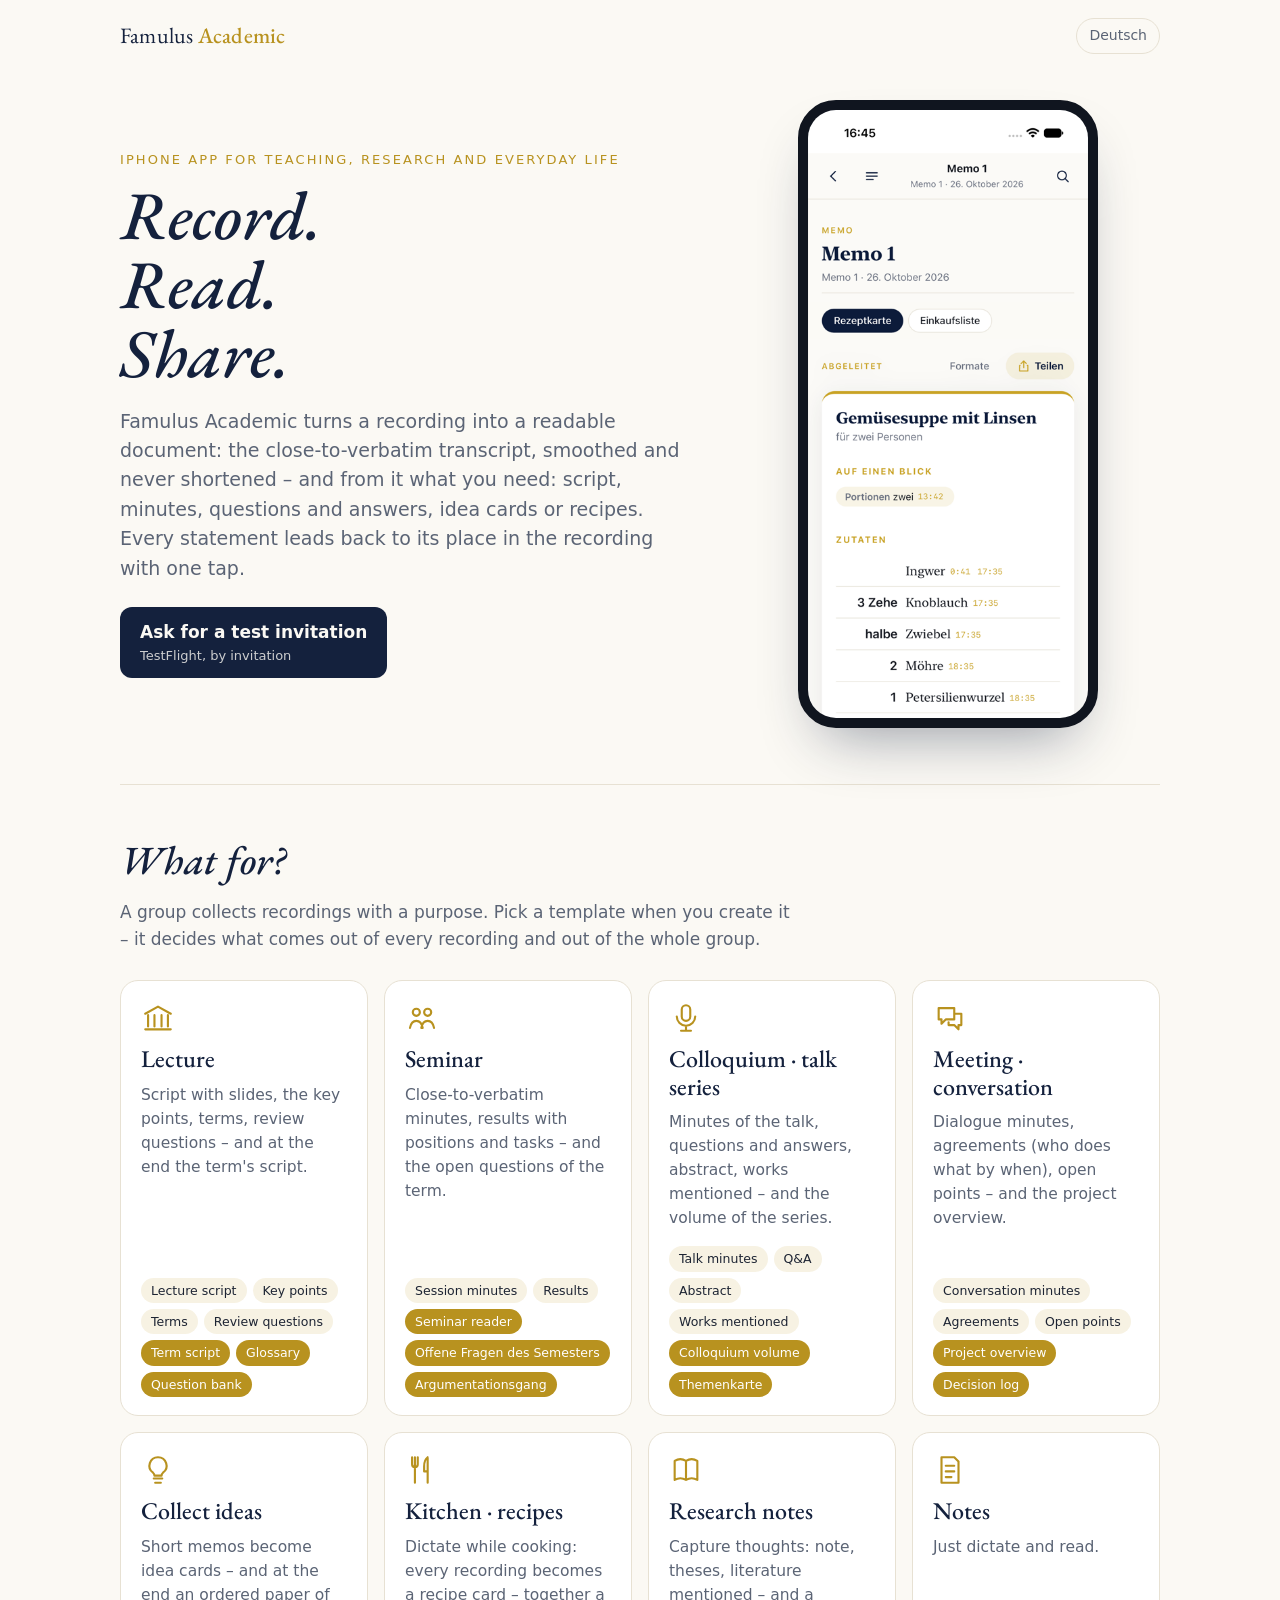
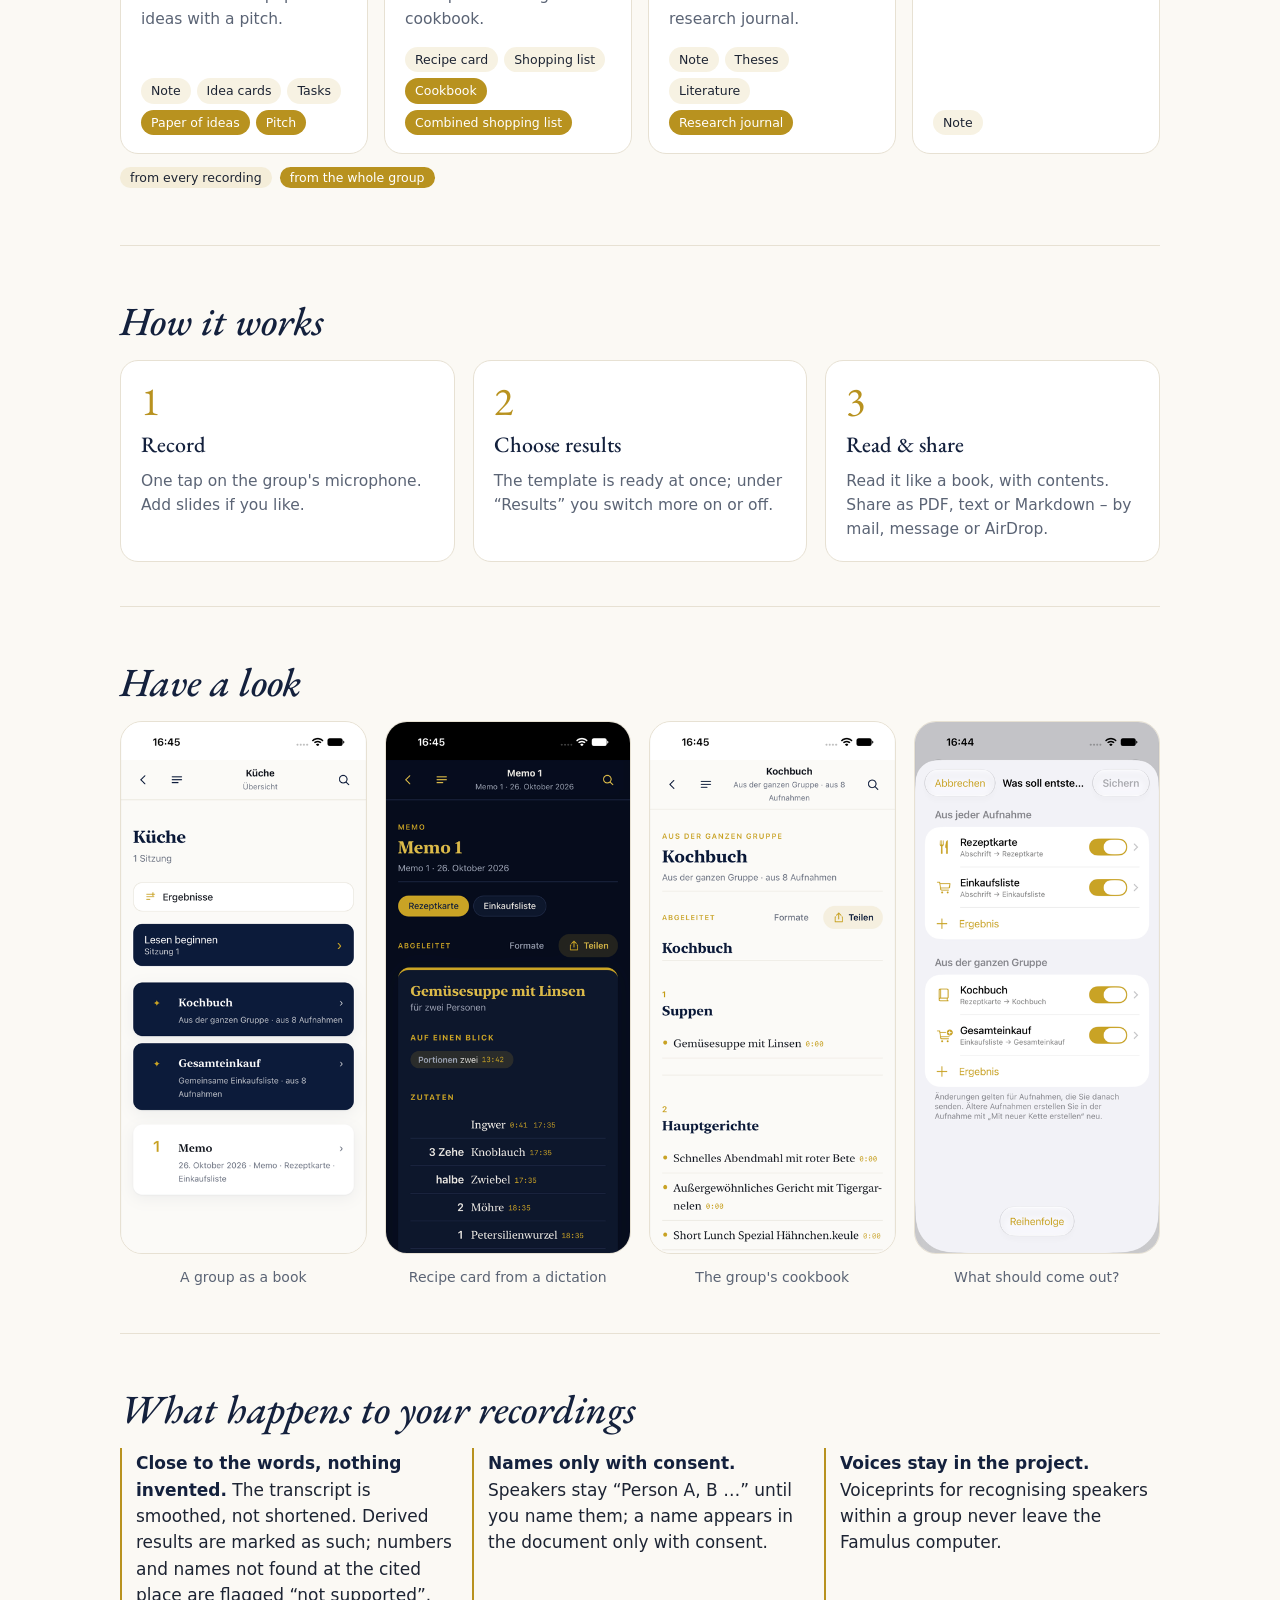
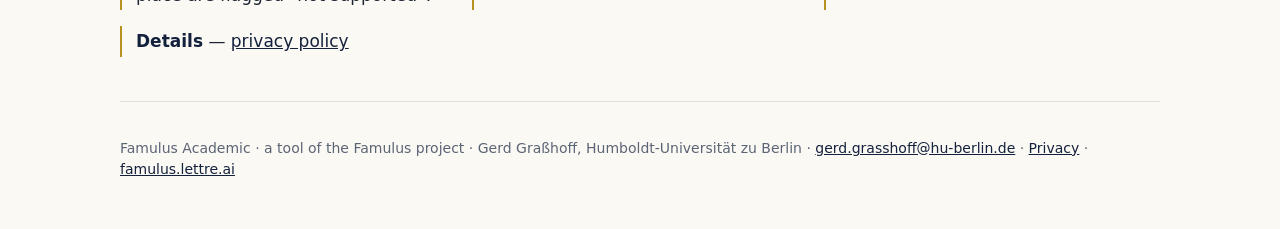
==== index.html @ 3828bda2 "Famulus Academic landing page and privacy policy Co-Authored-By: Claude Opus 5.5 <noreply@anthropic." ====
<!doctype html>
<html lang="de"><head><meta charset="utf-8"><meta name="viewport" content="width=device-width,initial-scale=1">
<title>Famulus Academic</title><meta name="description" content="Famulus Academic: Aufnahmen werden lesbare Dokumente – Skript, Protokoll, Ideen, Rezepte.">
<link rel="preconnect" href="https://fonts.googleapis.com"><link rel="preconnect" href="https://fonts.gstatic.com" crossorigin>
<link href="https://fonts.googleapis.com/css2?family=EB+Garamond:ital,wght@0,400;0,500;1,400;1,500&display=swap" rel="stylesheet">
<link rel="icon" href="assets/icon.svg"><style>
:root{--blue:#14213d;--gold:#b8921f;--ink:#1d2433;--muted:#5b6475;--paper:#fbf9f4;--card:#ffffff;--line:#e7e1d3}
@media (prefers-color-scheme:dark){:root{--blue:#d9c27a;--gold:#d4b04a;--ink:#e9e6df;--muted:#a4abb8;--paper:#0f1524;--card:#161e31;--line:#263049}}
*{box-sizing:border-box}html{-webkit-text-size-adjust:100%}
body{margin:0;background:var(--paper);color:var(--ink);font:17px/1.55 -apple-system,BlinkMacSystemFont,"Segoe UI",system-ui,sans-serif}
.serif,h1,h2,h3{font-family:"EB Garamond",Garamond,"Times New Roman",serif;font-weight:500;color:var(--blue)}
a{color:var(--blue)}
.wrap{max-width:1080px;margin:0 auto;padding:0 20px}
header.top{display:flex;justify-content:space-between;align-items:center;padding:18px 0}
.brand{font-family:"EB Garamond",serif;font-size:22px;color:var(--blue);text-decoration:none;letter-spacing:.01em}
.brand b{font-weight:500;color:var(--gold)}
.lang{background:none;border:1px solid var(--line);border-radius:999px;padding:6px 12px;color:var(--muted);font:inherit;font-size:14px;cursor:pointer}
.hero{display:grid;grid-template-columns:1.15fr .85fr;gap:40px;align-items:center;padding:28px 0 56px}
.kicker{font-size:13px;letter-spacing:.16em;text-transform:uppercase;color:var(--gold);margin:0 0 10px}
h1{font-size:clamp(40px,7vw,68px);line-height:1.02;margin:0 0 18px;font-style:italic}
.lede{font-size:19px;color:var(--muted);max-width:34em;margin:0 0 24px}
.cta{display:inline-block;background:var(--blue);color:var(--paper);padding:12px 20px;border-radius:12px;text-decoration:none;font-weight:600}
.cta small{display:block;font-weight:400;opacity:.8;font-size:13px}
.phone{justify-self:center;width:min(300px,80vw);border-radius:38px;border:10px solid #10151f;box-shadow:0 30px 60px -25px rgba(20,33,61,.45);background:#10151f;overflow:hidden}
.phone img{display:block;width:100%;height:auto}
section{padding:44px 0;border-top:1px solid var(--line)}
h2{font-size:clamp(28px,4.4vw,40px);margin:0 0 8px;font-style:italic}
.sub{color:var(--muted);margin:0 0 28px;max-width:40em}
.cards{display:grid;grid-template-columns:repeat(auto-fill,minmax(240px,1fr));gap:16px}
.card{background:var(--card);border:1px solid var(--line);border-radius:18px;padding:20px 20px 18px;display:flex;flex-direction:column;gap:10px}
.card svg{width:34px;height:34px;stroke:var(--gold);fill:none;stroke-width:1.5;stroke-linecap:round;stroke-linejoin:round}
.card h3{margin:0;font-size:24px;line-height:1.15}
.card p{margin:0;color:var(--muted);font-size:15.5px}
.chips{display:flex;flex-wrap:wrap;gap:6px;margin-top:auto;padding-top:6px}
.chip{font-size:12.5px;border-radius:999px;padding:3px 10px;background:color-mix(in srgb,var(--gold) 12%,transparent);color:var(--ink)}
.chip.group{background:var(--gold);color:#fff}
.legend{font-size:13px;color:var(--muted);margin-top:14px}
.legend .chip{margin-right:4px}
.steps{display:grid;grid-template-columns:repeat(3,1fr);gap:18px;counter-reset:s}
.step{background:var(--card);border:1px solid var(--line);border-radius:18px;padding:20px}
.step:before{counter-increment:s;content:counter(s);font-family:"EB Garamond",serif;font-size:40px;color:var(--gold);line-height:1}
.step h3{margin:6px 0 6px;font-size:22px}.step p{margin:0;color:var(--muted);font-size:15.5px}
.shots{display:grid;grid-template-columns:repeat(auto-fill,minmax(200px,1fr));gap:18px}
.shots figure{margin:0}.shots img{width:100%;border-radius:22px;border:1px solid var(--line)}
.shots figcaption{font-size:14px;color:var(--muted);margin-top:6px;text-align:center}
.trust{display:grid;grid-template-columns:repeat(auto-fill,minmax(260px,1fr));gap:16px}
.trust div{border-left:2px solid var(--gold);padding:2px 0 2px 14px}.trust b{color:var(--blue)}
footer{padding:36px 0 48px;color:var(--muted);font-size:14px;border-top:1px solid var(--line)}
[data-l="en"]{display:none}html[lang="en"] [data-l="de"]{display:none}html[lang="en"] [data-l="en"]{display:revert}
@media (max-width:760px){.hero{grid-template-columns:1fr;gap:28px}.steps{grid-template-columns:1fr}}
</style></head>
<body><div class="wrap"><header class="top"><a class="brand" href="./">Famulus <b>Academic</b></a>
<button class="lang" id="lang" type="button">English</button></header>

<div class="hero"><div>
<p class="kicker"><span data-l="de">iPhone-App für Lehre, Forschung und Alltag</span><span data-l="en">iPhone app for teaching, research and everyday life</span></p>
<h1><span data-l="de">Aufnehmen.<br>Lesen.<br>Teilen.</span><span data-l="en">Record.<br>Read.<br>Share.</span></h1>
<p class="lede"><span data-l="de">Famulus Academic macht aus einer Aufnahme ein gut lesbares Dokument: die wortnahe Abschrift, sprachlich geglättet und nie gekürzt – und daraus, was Sie brauchen: Skript, Protokoll, Fragen und Antworten, Ideenkarten oder Rezepte. Jede Angabe führt mit einem Tipp zurück an ihre Stelle in der Aufnahme.</span><span data-l="en">Famulus Academic turns a recording into a readable document: the close-to-verbatim transcript, smoothed and never shortened – and from it what you need: script, minutes, questions and answers, idea cards or recipes. Every statement leads back to its place in the recording with one tap.</span></p>
<a class="cta" href="mailto:gerd.grasshoff@hu-berlin.de?subject=Famulus%20Academic%20TestFlight"><span data-l="de">Zum Test einladen lassen</span><span data-l="en">Ask for a test invitation</span><small><span data-l="de">TestFlight, auf Einladung</span><span data-l="en">TestFlight, by invitation</span></small></a>
</div><div class="phone"><img src="assets/hero.png" alt=""></div></div>

<section><h2><span data-l="de">Wofür?</span><span data-l="en">What for?</span></h2>
<p class="sub"><span data-l="de">Eine Gruppe sammelt Aufnahmen mit einem Zweck. Wählen Sie beim Anlegen eine Vorlage – sie bestimmt, was aus jeder Aufnahme entsteht und was aus der ganzen Gruppe.</span><span data-l="en">A group collects recordings with a purpose. Pick a template when you create it – it decides what comes out of every recording and out of the whole group.</span></p>
<div class="cards"><article class="card"><svg viewBox="0 0 24 24" aria-hidden="true"><path d="M3 9l9-5 9 5M5 10v8M9.5 10v8M14.5 10v8M19 10v8M3 20h18"/></svg><h3><span data-l="de">Vorlesung</span><span data-l="en">Lecture</span></h3><p><span data-l="de">Skript mit Folien, das Wichtigste, Begriffe, Lernfragen – und am Ende das Semesterskript.</span><span data-l="en">Script with slides, the key points, terms, review questions – and at the end the term&#x27;s script.</span></p><div class="chips"><span class="chip"><span data-l="de">Vorlesungsskript</span><span data-l="en">Lecture script</span></span><span class="chip"><span data-l="de">Das Wichtigste</span><span data-l="en">Key points</span></span><span class="chip"><span data-l="de">Begriffe</span><span data-l="en">Terms</span></span><span class="chip"><span data-l="de">Lernfragen</span><span data-l="en">Review questions</span></span><span class="chip group"><span data-l="de">Semesterskript</span><span data-l="en">Term script</span></span><span class="chip group"><span data-l="de">Gesamtglossar</span><span data-l="en">Glossary</span></span><span class="chip group"><span data-l="de">Fragenkatalog</span><span data-l="en">Question bank</span></span></div></article><article class="card"><svg viewBox="0 0 24 24" aria-hidden="true"><circle cx="8" cy="8" r="2.5"/><circle cx="16" cy="8" r="2.5"/><path d="M3.5 19c.6-3.2 2.4-5 4.5-5s3.9 1.8 4.5 5M11.5 19c.6-3.2 2.4-5 4.5-5s3.9 1.8 4.5 5"/></svg><h3><span data-l="de">Seminar</span><span data-l="en">Seminar</span></h3><p><span data-l="de">Wortnahes Protokoll, Ergebnisprotokoll mit Positionen und Aufgaben – und die offenen Fragen des Semesters.</span><span data-l="en">Close-to-verbatim minutes, results with positions and tasks – and the open questions of the term.</span></p><div class="chips"><span class="chip"><span data-l="de">Sitzungsprotokoll</span><span data-l="en">Session minutes</span></span><span class="chip"><span data-l="de">Ergebnisprotokoll</span><span data-l="en">Results</span></span><span class="chip group"><span data-l="de">Seminarreader</span><span data-l="en">Seminar reader</span></span><span class="chip group"><span data-l="de">Offene Fragen des Semesters</span><span data-l="en">Offene Fragen des Semesters</span></span><span class="chip group"><span data-l="de">Argumentationsgang</span><span data-l="en">Argumentationsgang</span></span></div></article><article class="card"><svg viewBox="0 0 24 24" aria-hidden="true"><rect x="9" y="3" width="6" height="11" rx="3"/><path d="M5.5 11a6.5 6.5 0 0 0 13 0M12 17.5V21M8.5 21h7"/></svg><h3><span data-l="de">Kolloquium · Vortragsreihe</span><span data-l="en">Colloquium · talk series</span></h3><p><span data-l="de">Vortragsprotokoll, Fragen und Antworten, Abstract, genannte Werke – und der Band der Reihe.</span><span data-l="en">Minutes of the talk, questions and answers, abstract, works mentioned – and the volume of the series.</span></p><div class="chips"><span class="chip"><span data-l="de">Vortragsprotokoll</span><span data-l="en">Talk minutes</span></span><span class="chip"><span data-l="de">Fragen und Antworten</span><span data-l="en">Q&amp;A</span></span><span class="chip"><span data-l="de">Abstract</span><span data-l="en">Abstract</span></span><span class="chip"><span data-l="de">Genannte Werke</span><span data-l="en">Works mentioned</span></span><span class="chip group"><span data-l="de">Kolloquiumsband</span><span data-l="en">Colloquium volume</span></span><span class="chip group"><span data-l="de">Themenkarte</span><span data-l="en">Themenkarte</span></span></div></article><article class="card"><svg viewBox="0 0 24 24" aria-hidden="true"><path d="M4 5h11v8H9l-3 3v-3H4zM15 9h5v8h-2v3l-3-3h-4v-2"/></svg><h3><span data-l="de">Besprechung · Gespräch</span><span data-l="en">Meeting · conversation</span></h3><p><span data-l="de">Dialogprotokoll, Vereinbarungen (wer macht was bis wann), offene Punkte – und die Projektübersicht.</span><span data-l="en">Dialogue minutes, agreements (who does what by when), open points – and the project overview.</span></p><div class="chips"><span class="chip"><span data-l="de">Gesprächsprotokoll</span><span data-l="en">Conversation minutes</span></span><span class="chip"><span data-l="de">Vereinbarungen</span><span data-l="en">Agreements</span></span><span class="chip"><span data-l="de">Offene Punkte</span><span data-l="en">Open points</span></span><span class="chip group"><span data-l="de">Projektübersicht</span><span data-l="en">Project overview</span></span><span class="chip group"><span data-l="de">Entscheidungslog</span><span data-l="en">Decision log</span></span></div></article><article class="card"><svg viewBox="0 0 24 24" aria-hidden="true"><path d="M9 18h6M10 21h4M12 3a6 6 0 0 0-3.5 10.9c.6.5 1 1.2 1 2.1h5c0-.9.4-1.6 1-2.1A6 6 0 0 0 12 3z"/></svg><h3><span data-l="de">Ideen sammeln</span><span data-l="en">Collect ideas</span></h3><p><span data-l="de">Kurze Memos werden Ideenkarten – und am Ende ein geordnetes Ideenpapier mit Pitch.</span><span data-l="en">Short memos become idea cards – and at the end an ordered paper of ideas with a pitch.</span></p><div class="chips"><span class="chip"><span data-l="de">Notiz</span><span data-l="en">Note</span></span><span class="chip"><span data-l="de">Ideenkarten</span><span data-l="en">Idea cards</span></span><span class="chip"><span data-l="de">Aufgaben</span><span data-l="en">Tasks</span></span><span class="chip group"><span data-l="de">Ideenpapier</span><span data-l="en">Paper of ideas</span></span><span class="chip group"><span data-l="de">Pitch</span><span data-l="en">Pitch</span></span></div></article><article class="card"><svg viewBox="0 0 24 24" aria-hidden="true"><path d="M7 3v8M5 3v5a2 2 0 0 0 4 0V3M7 11v10M16 3c-1.7 1.2-2.5 3.5-2.5 6.5V13H16v8M16 3v18"/></svg><h3><span data-l="de">Küche · Rezepte</span><span data-l="en">Kitchen · recipes</span></h3><p><span data-l="de">Beim Kochen diktieren: jede Aufnahme wird eine Rezeptkarte – zusammen ein Kochbuch.</span><span data-l="en">Dictate while cooking: every recording becomes a recipe card – together a cookbook.</span></p><div class="chips"><span class="chip"><span data-l="de">Rezeptkarte</span><span data-l="en">Recipe card</span></span><span class="chip"><span data-l="de">Einkaufsliste</span><span data-l="en">Shopping list</span></span><span class="chip group"><span data-l="de">Kochbuch</span><span data-l="en">Cookbook</span></span><span class="chip group"><span data-l="de">Gesamteinkauf</span><span data-l="en">Combined shopping list</span></span></div></article><article class="card"><svg viewBox="0 0 24 24" aria-hidden="true"><path d="M4 5.5C6.5 4 9.5 4 12 5.5 14.5 4 17.5 4 20 5.5V19c-2.5-1.5-5.5-1.5-8 0-2.5-1.5-5.5-1.5-8 0z M12 5.5V19"/></svg><h3><span data-l="de">Forschungsnotizen</span><span data-l="en">Research notes</span></h3><p><span data-l="de">Gedanken festhalten: Notiz, Thesen, genannte Literatur – und ein Forschungsjournal.</span><span data-l="en">Capture thoughts: note, theses, literature mentioned – and a research journal.</span></p><div class="chips"><span class="chip"><span data-l="de">Notiz</span><span data-l="en">Note</span></span><span class="chip"><span data-l="de">Thesen</span><span data-l="en">Theses</span></span><span class="chip"><span data-l="de">Literatur</span><span data-l="en">Literature</span></span><span class="chip group"><span data-l="de">Forschungsjournal</span><span data-l="en">Research journal</span></span></div></article><article class="card"><svg viewBox="0 0 24 24" aria-hidden="true"><path d="M6 3h9l3 3v15H6zM9 9h6M9 13h6M9 17h4"/></svg><h3><span data-l="de">Notizen</span><span data-l="en">Notes</span></h3><p><span data-l="de">Einfach diktieren und lesen.</span><span data-l="en">Just dictate and read.</span></p><div class="chips"><span class="chip"><span data-l="de">Notiz</span><span data-l="en">Note</span></span></div></article></div>
<p class="legend"><span class="chip"><span data-l="de">aus jeder Aufnahme</span><span data-l="en">from every recording</span></span> <span class="chip group"><span data-l="de">aus der ganzen Gruppe</span><span data-l="en">from the whole group</span></span></p>
</section>

<section><h2><span data-l="de">So geht es</span><span data-l="en">How it works</span></h2><div class="steps">
<div class="step"><h3><span data-l="de">Aufnehmen</span><span data-l="en">Record</span></h3><p><span data-l="de">Ein Tipp auf das Mikrofon der Gruppe. Folien können Sie dazulegen.</span><span data-l="en">One tap on the group's microphone. Add slides if you like.</span></p></div>
<div class="step"><h3><span data-l="de">Ergebnis wählen</span><span data-l="en">Choose results</span></h3><p><span data-l="de">Die Vorlage ist sofort fertig; unter „Ergebnisse“ schalten Sie weitere dazu oder ab.</span><span data-l="en">The template is ready at once; under “Results” you switch more on or off.</span></p></div>
<div class="step"><h3><span data-l="de">Lesen & Teilen</span><span data-l="en">Read & share</span></h3><p><span data-l="de">Lesen wie ein Buch, mit Inhaltsverzeichnis. Teilen als PDF, Text oder Markdown – per Mail, Nachricht oder AirDrop.</span><span data-l="en">Read it like a book, with contents. Share as PDF, text or Markdown – by mail, message or AirDrop.</span></p></div>
</div></section>

<section><h2><span data-l="de">Ansehen</span><span data-l="en">Have a look</span></h2><div class="shots"><figure><img src="assets/cover.png" alt="" loading="lazy"><figcaption><span data-l="de">Eine Gruppe als Buch</span><span data-l="en">A group as a book</span></figcaption></figure><figure><img src="assets/rezeptkarte.png" alt="" loading="lazy"><figcaption><span data-l="de">Rezeptkarte aus einem Diktat</span><span data-l="en">Recipe card from a dictation</span></figcaption></figure><figure><img src="assets/kochbuch.png" alt="" loading="lazy"><figcaption><span data-l="de">Das Kochbuch der Gruppe</span><span data-l="en">The group's cookbook</span></figcaption></figure><figure><img src="assets/ergebnisse.png" alt="" loading="lazy"><figcaption><span data-l="de">Was soll entstehen?</span><span data-l="en">What should come out?</span></figcaption></figure></div></section>

<section><h2><span data-l="de">Was mit Ihren Aufnahmen geschieht</span><span data-l="en">What happens to your recordings</span></h2><div class="trust">
<div><b><span data-l="de">Wortnah, nicht erfunden.</span><span data-l="en">Close to the words, nothing invented.</span></b> <span data-l="de">Die Abschrift wird geglättet, nicht gekürzt. Abgeleitete Ergebnisse sind als solche markiert; Zahlen und Namen, die nicht an der genannten Stelle stehen, heißen „nicht belegt“.</span><span data-l="en">The transcript is smoothed, not shortened. Derived results are marked as such; numbers and names not found at the cited place are flagged “not supported”.</span></div>
<div><b><span data-l="de">Namen nur mit Einwilligung.</span><span data-l="en">Names only with consent.</span></b> <span data-l="de">Sprecher bleiben „Person A, B …“, bis Sie einen Namen vergeben; im Dokument erscheint er nur mit Einwilligung.</span><span data-l="en">Speakers stay “Person A, B …” until you name them; a name appears in the document only with consent.</span></div>
<div><b><span data-l="de">Stimmen bleiben im Projekt.</span><span data-l="en">Voices stay in the project.</span></b> <span data-l="de">Stimmabdrücke zum Wiedererkennen in einer Gruppe verlassen den Famulus-Rechner nie.</span><span data-l="en">Voiceprints for recognising speakers within a group never leave the Famulus computer.</span></div>
<div><b><span data-l="de">Details</span><span data-l="en">Details</span></b> — <a href="datenschutz.html"><span data-l="de">Datenschutzerklärung</span><span data-l="en">privacy policy</span></a></div>
</div></section>

<footer><span data-l="de">Famulus Academic · ein Werkzeug aus dem Famulus-Projekt</span><span data-l="en">Famulus Academic · a tool of the Famulus project</span> ·
Gerd Graßhoff, Humboldt-Universität zu Berlin · <a href="mailto:gerd.grasshoff@hu-berlin.de">gerd.grasshoff@hu-berlin.de</a> ·
<a href="datenschutz.html"><span data-l="de">Datenschutz</span><span data-l="en">Privacy</span></a> · <a href="https://famulus.lettre.ai/">famulus.lettre.ai</a></footer>
</div><script>
(function(){var b=document.getElementById('lang');var h=document.documentElement;
function set(l){h.lang=l;b.textContent=l==='de'?'English':'Deutsch';try{localStorage.setItem('fa-lang',l)}catch(e){}}
var s=null;try{s=localStorage.getItem('fa-lang')}catch(e){}
set(s||((navigator.language||'de').slice(0,2)==='de'?'de':'en'));
b.addEventListener('click',function(){set(h.lang==='de'?'en':'de')});})();
</script></body></html>
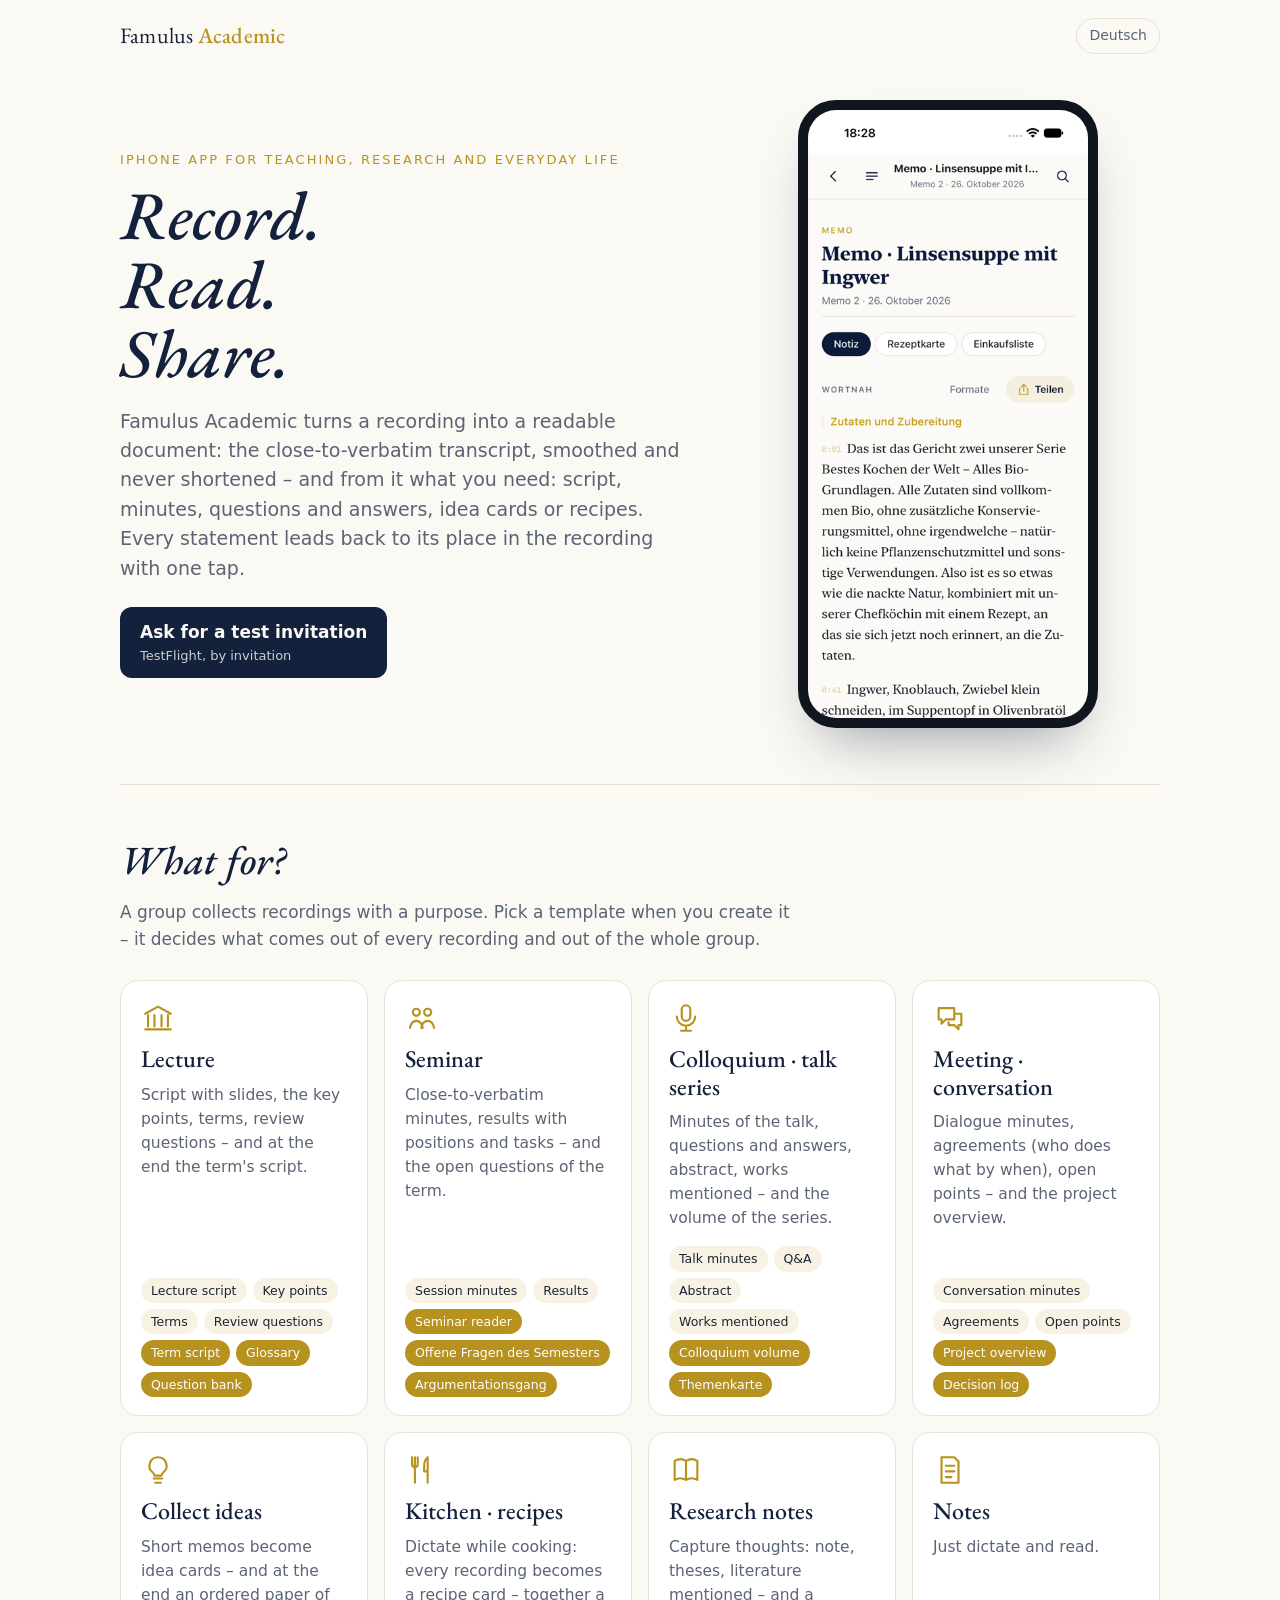
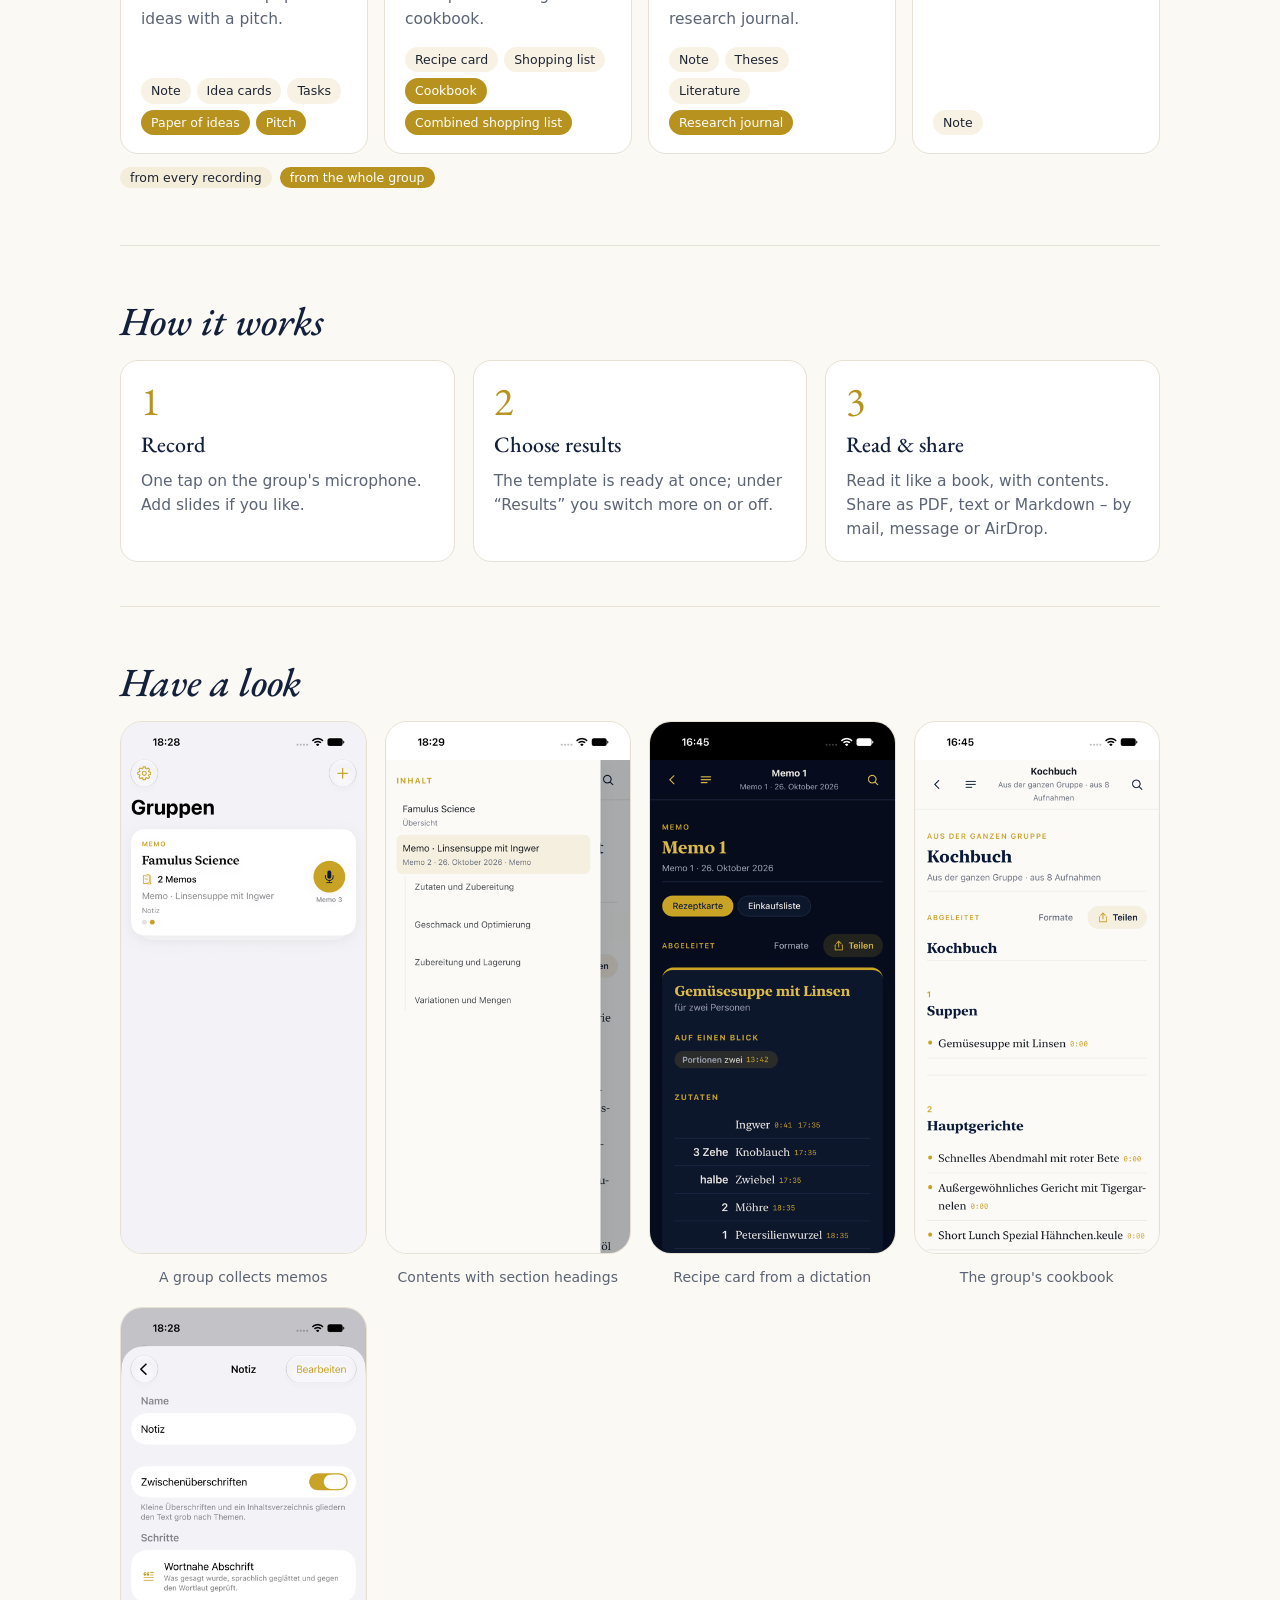
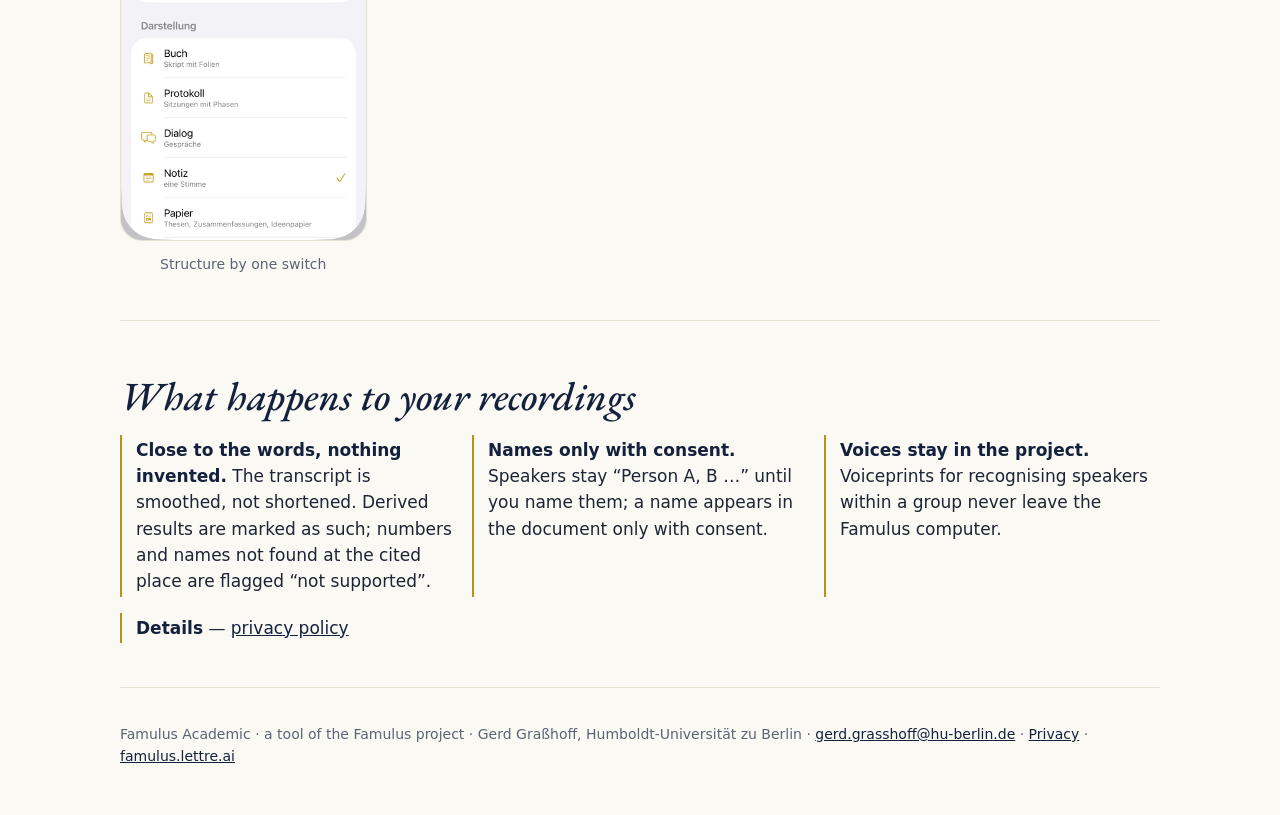
==== commit 753c8ab2: "Current app screens: memo groups, section headings, contents Co-Authored-By: Claude Opus 5.5 <norepl" ====
--- a/index.html
+++ b/index.html
@@ -71,7 +71,7 @@
 <div class="step"><h3><span data-l="de">Lesen & Teilen</span><span data-l="en">Read & share</span></h3><p><span data-l="de">Lesen wie ein Buch, mit Inhaltsverzeichnis. Teilen als PDF, Text oder Markdown – per Mail, Nachricht oder AirDrop.</span><span data-l="en">Read it like a book, with contents. Share as PDF, text or Markdown – by mail, message or AirDrop.</span></p></div>
 </div></section>
 
-<section><h2><span data-l="de">Ansehen</span><span data-l="en">Have a look</span></h2><div class="shots"><figure><img src="assets/cover.png" alt="" loading="lazy"><figcaption><span data-l="de">Eine Gruppe als Buch</span><span data-l="en">A group as a book</span></figcaption></figure><figure><img src="assets/rezeptkarte.png" alt="" loading="lazy"><figcaption><span data-l="de">Rezeptkarte aus einem Diktat</span><span data-l="en">Recipe card from a dictation</span></figcaption></figure><figure><img src="assets/kochbuch.png" alt="" loading="lazy"><figcaption><span data-l="de">Das Kochbuch der Gruppe</span><span data-l="en">The group's cookbook</span></figcaption></figure><figure><img src="assets/ergebnisse.png" alt="" loading="lazy"><figcaption><span data-l="de">Was soll entstehen?</span><span data-l="en">What should come out?</span></figcaption></figure></div></section>
+<section><h2><span data-l="de">Ansehen</span><span data-l="en">Have a look</span></h2><div class="shots"><figure><img src="assets/cover.png" alt="" loading="lazy"><figcaption><span data-l="de">Eine Gruppe sammelt Memos</span><span data-l="en">A group collects memos</span></figcaption></figure><figure><img src="assets/inhalt.png" alt="" loading="lazy"><figcaption><span data-l="de">Inhalt mit Zwischenüberschriften</span><span data-l="en">Contents with section headings</span></figcaption></figure><figure><img src="assets/rezeptkarte.png" alt="" loading="lazy"><figcaption><span data-l="de">Rezeptkarte aus einem Diktat</span><span data-l="en">Recipe card from a dictation</span></figcaption></figure><figure><img src="assets/kochbuch.png" alt="" loading="lazy"><figcaption><span data-l="de">Das Kochbuch der Gruppe</span><span data-l="en">The group's cookbook</span></figcaption></figure><figure><img src="assets/ergebnisse.png" alt="" loading="lazy"><figcaption><span data-l="de">Gliederung per Schalter</span><span data-l="en">Structure by one switch</span></figcaption></figure></div></section>
 
 <section><h2><span data-l="de">Was mit Ihren Aufnahmen geschieht</span><span data-l="en">What happens to your recordings</span></h2><div class="trust">
 <div><b><span data-l="de">Wortnah, nicht erfunden.</span><span data-l="en">Close to the words, nothing invented.</span></b> <span data-l="de">Die Abschrift wird geglättet, nicht gekürzt. Abgeleitete Ergebnisse sind als solche markiert; Zahlen und Namen, die nicht an der genannten Stelle stehen, heißen „nicht belegt“.</span><span data-l="en">The transcript is smoothed, not shortened. Derived results are marked as such; numbers and names not found at the cited place are flagged “not supported”.</span></div>
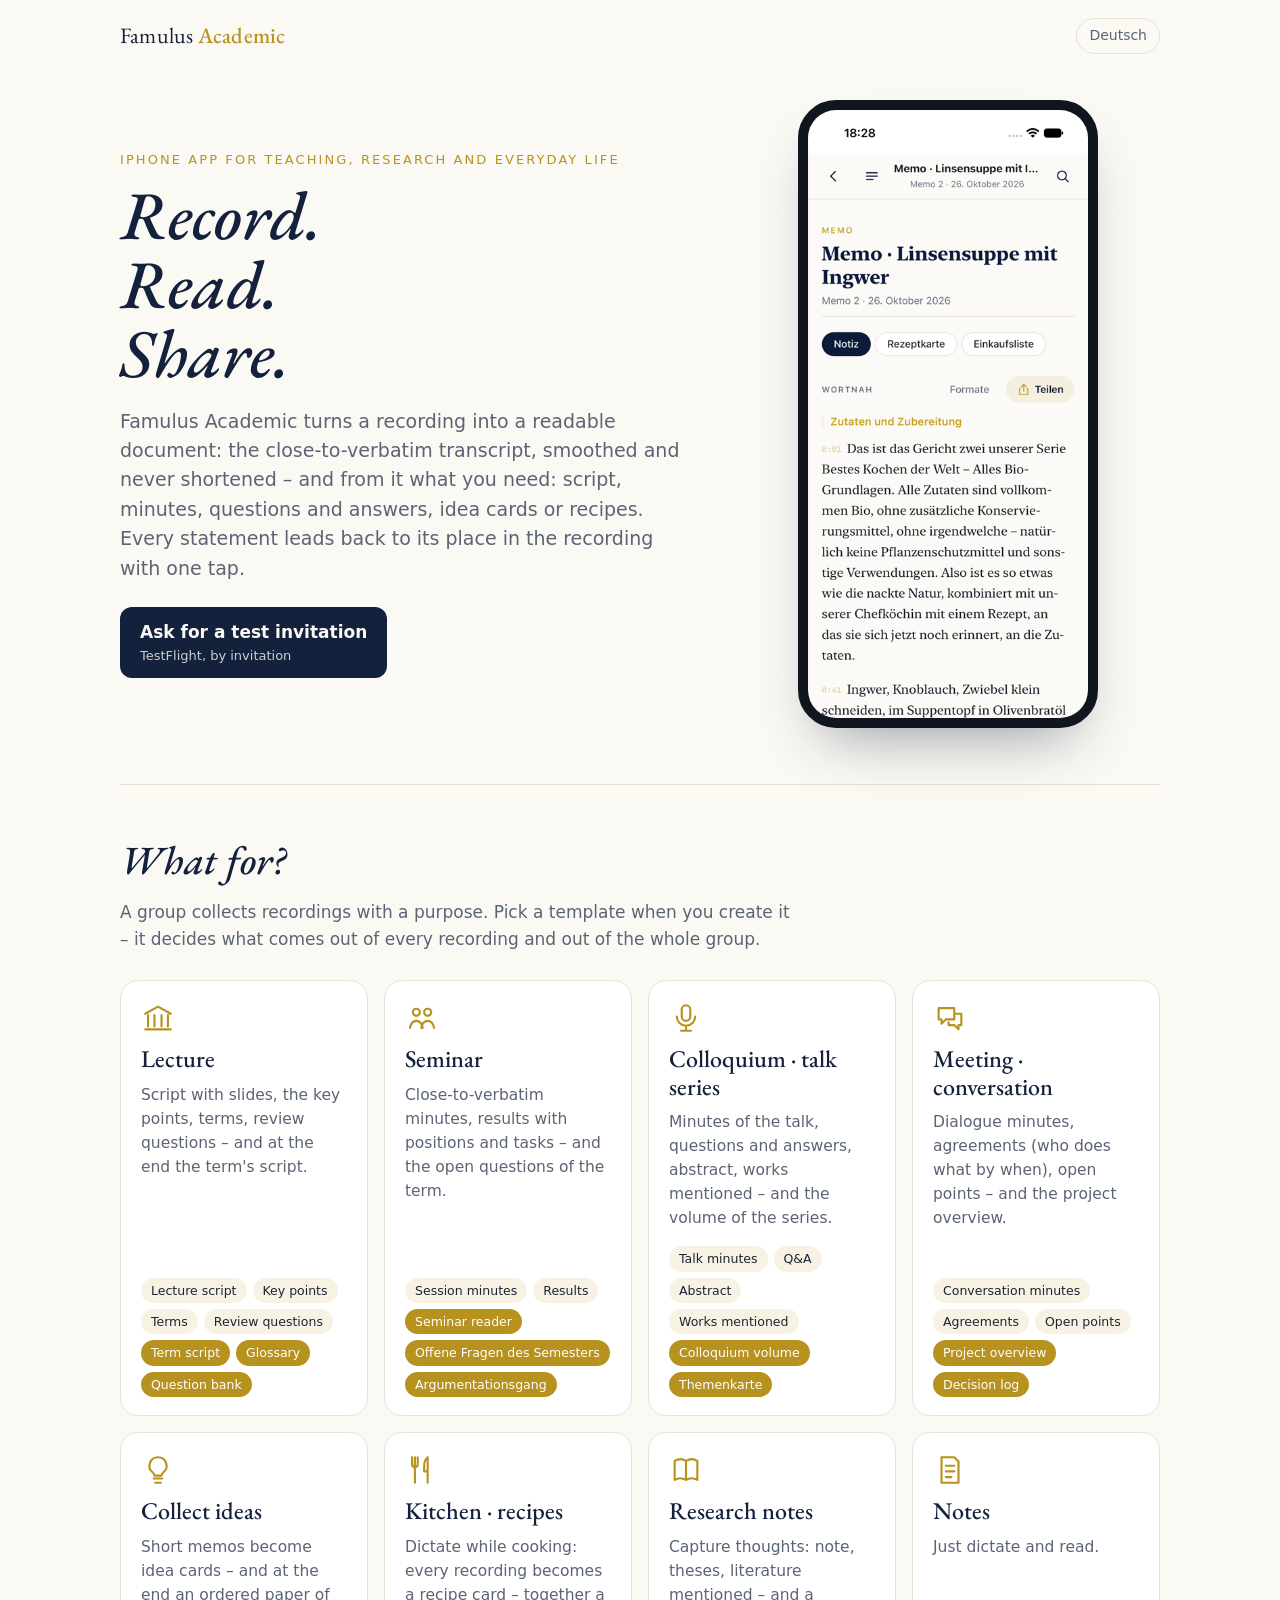
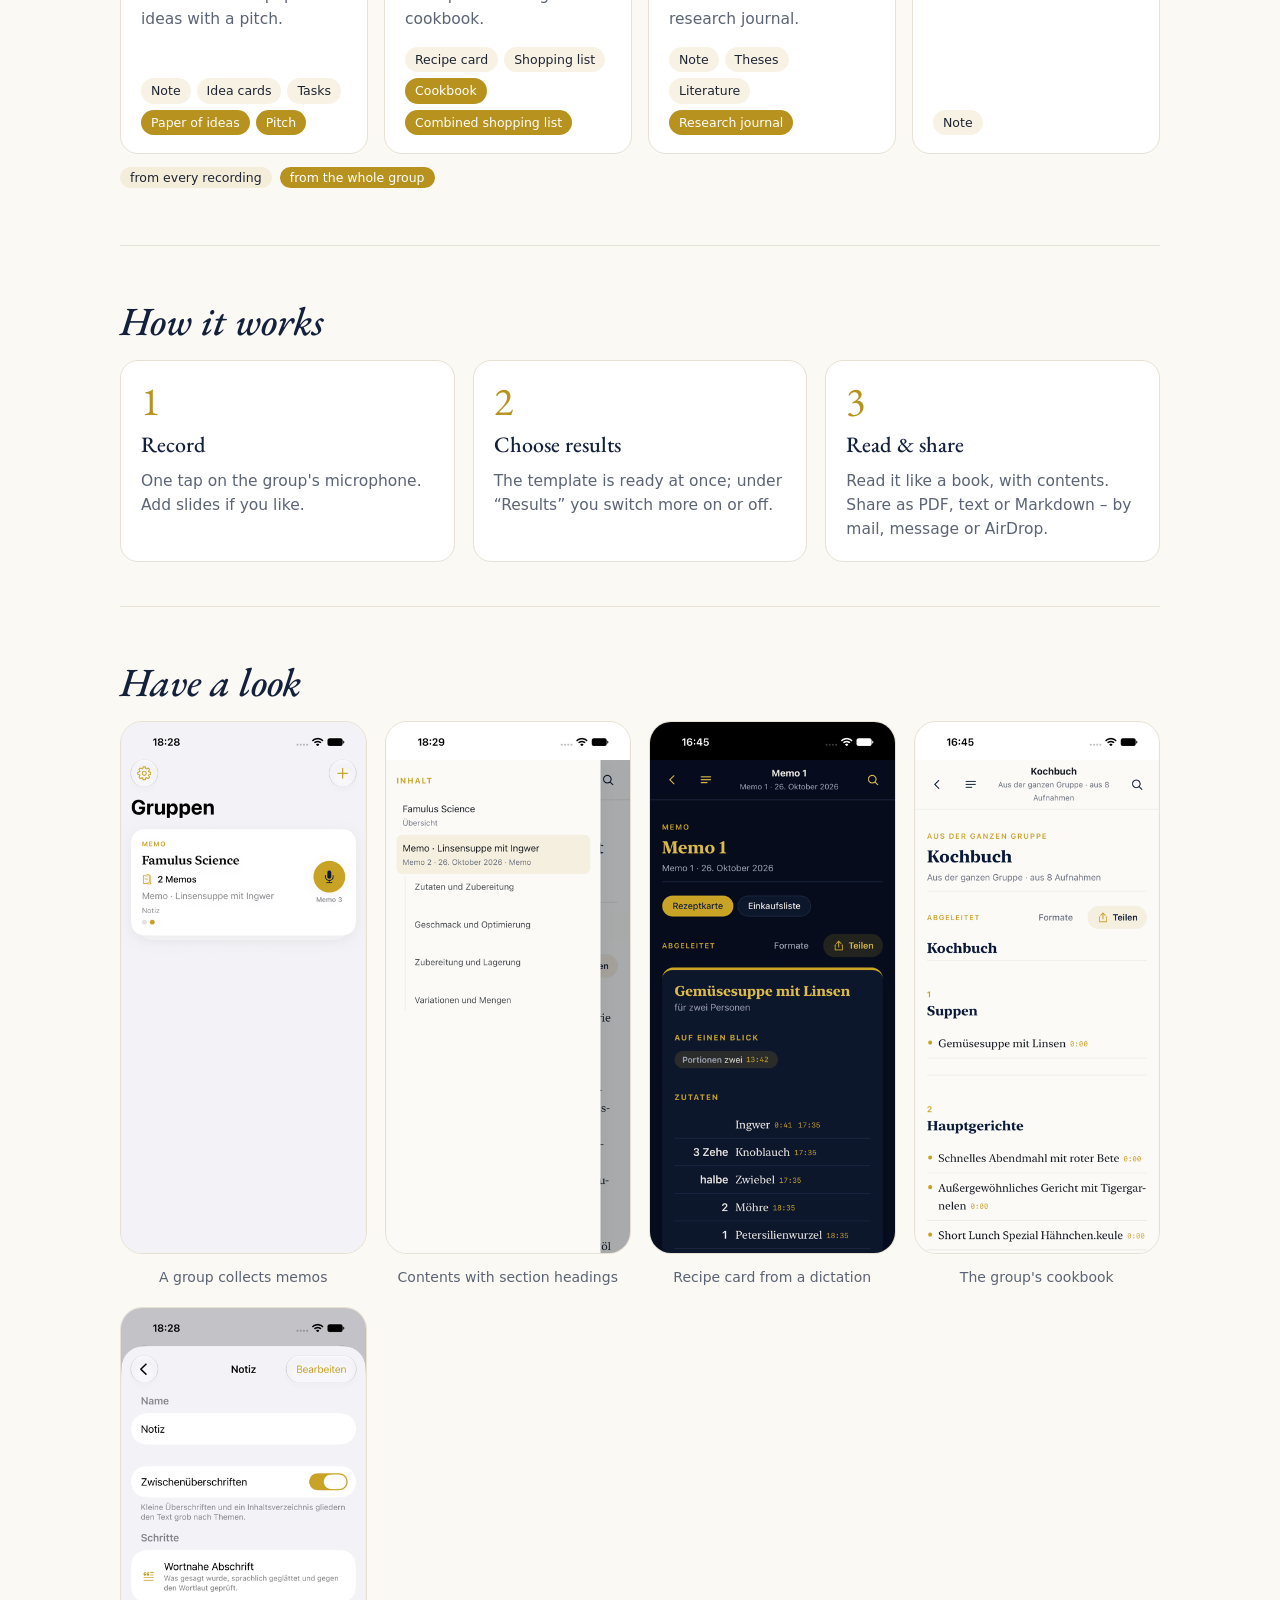
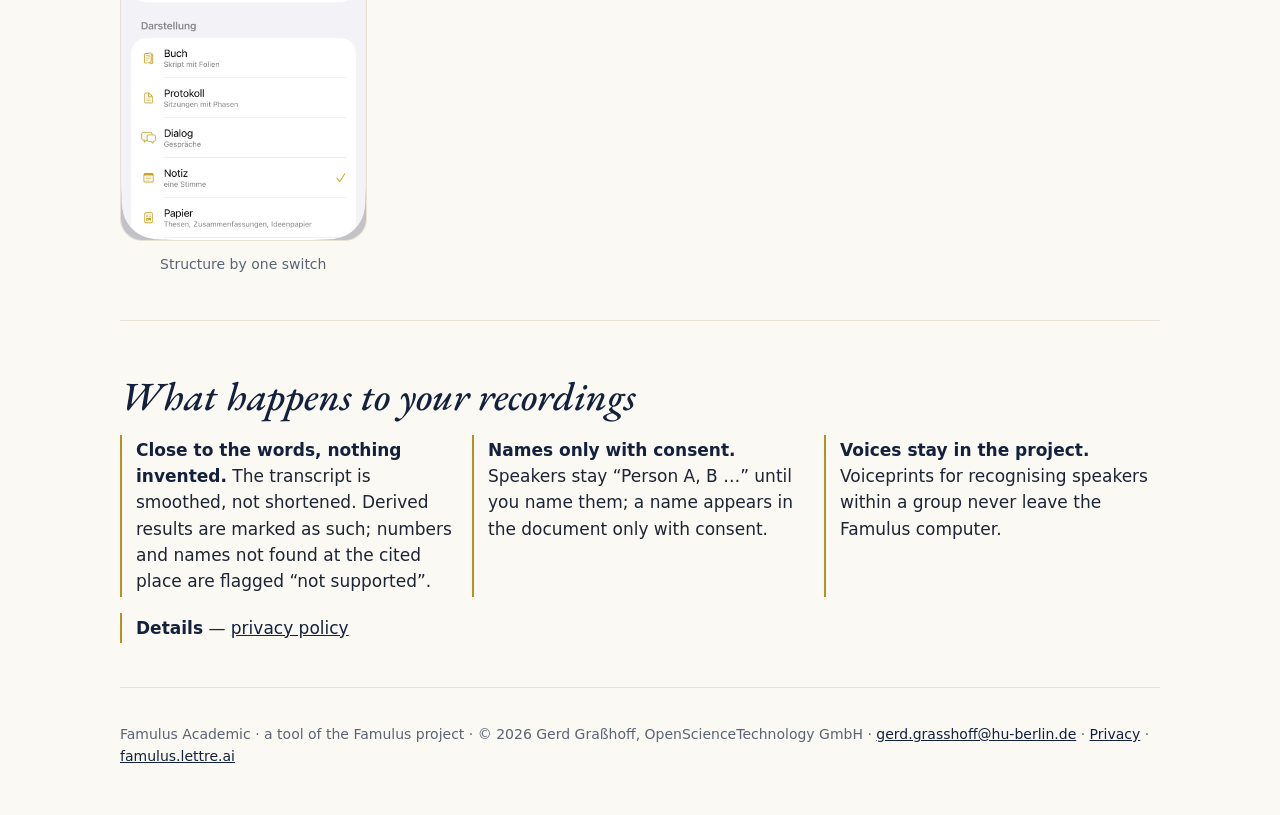
==== commit 7a0527a7: "Copyright and responsible party: Gerd Graßhoff, OpenScienceTechnology GmbH Co-Authored-By: Claude Op" ====
--- a/index.html
+++ b/index.html
@@ -81,7 +81,7 @@
 </div></section>
 
 <footer><span data-l="de">Famulus Academic · ein Werkzeug aus dem Famulus-Projekt</span><span data-l="en">Famulus Academic · a tool of the Famulus project</span> ·
-Gerd Graßhoff, Humboldt-Universität zu Berlin · <a href="mailto:gerd.grasshoff@hu-berlin.de">gerd.grasshoff@hu-berlin.de</a> ·
+© 2026 Gerd Graßhoff, OpenScienceTechnology GmbH · <a href="mailto:gerd.grasshoff@hu-berlin.de">gerd.grasshoff@hu-berlin.de</a> ·
 <a href="datenschutz.html"><span data-l="de">Datenschutz</span><span data-l="en">Privacy</span></a> · <a href="https://famulus.lettre.ai/">famulus.lettre.ai</a></footer>
 </div><script>
 (function(){var b=document.getElementById('lang');var h=document.documentElement;
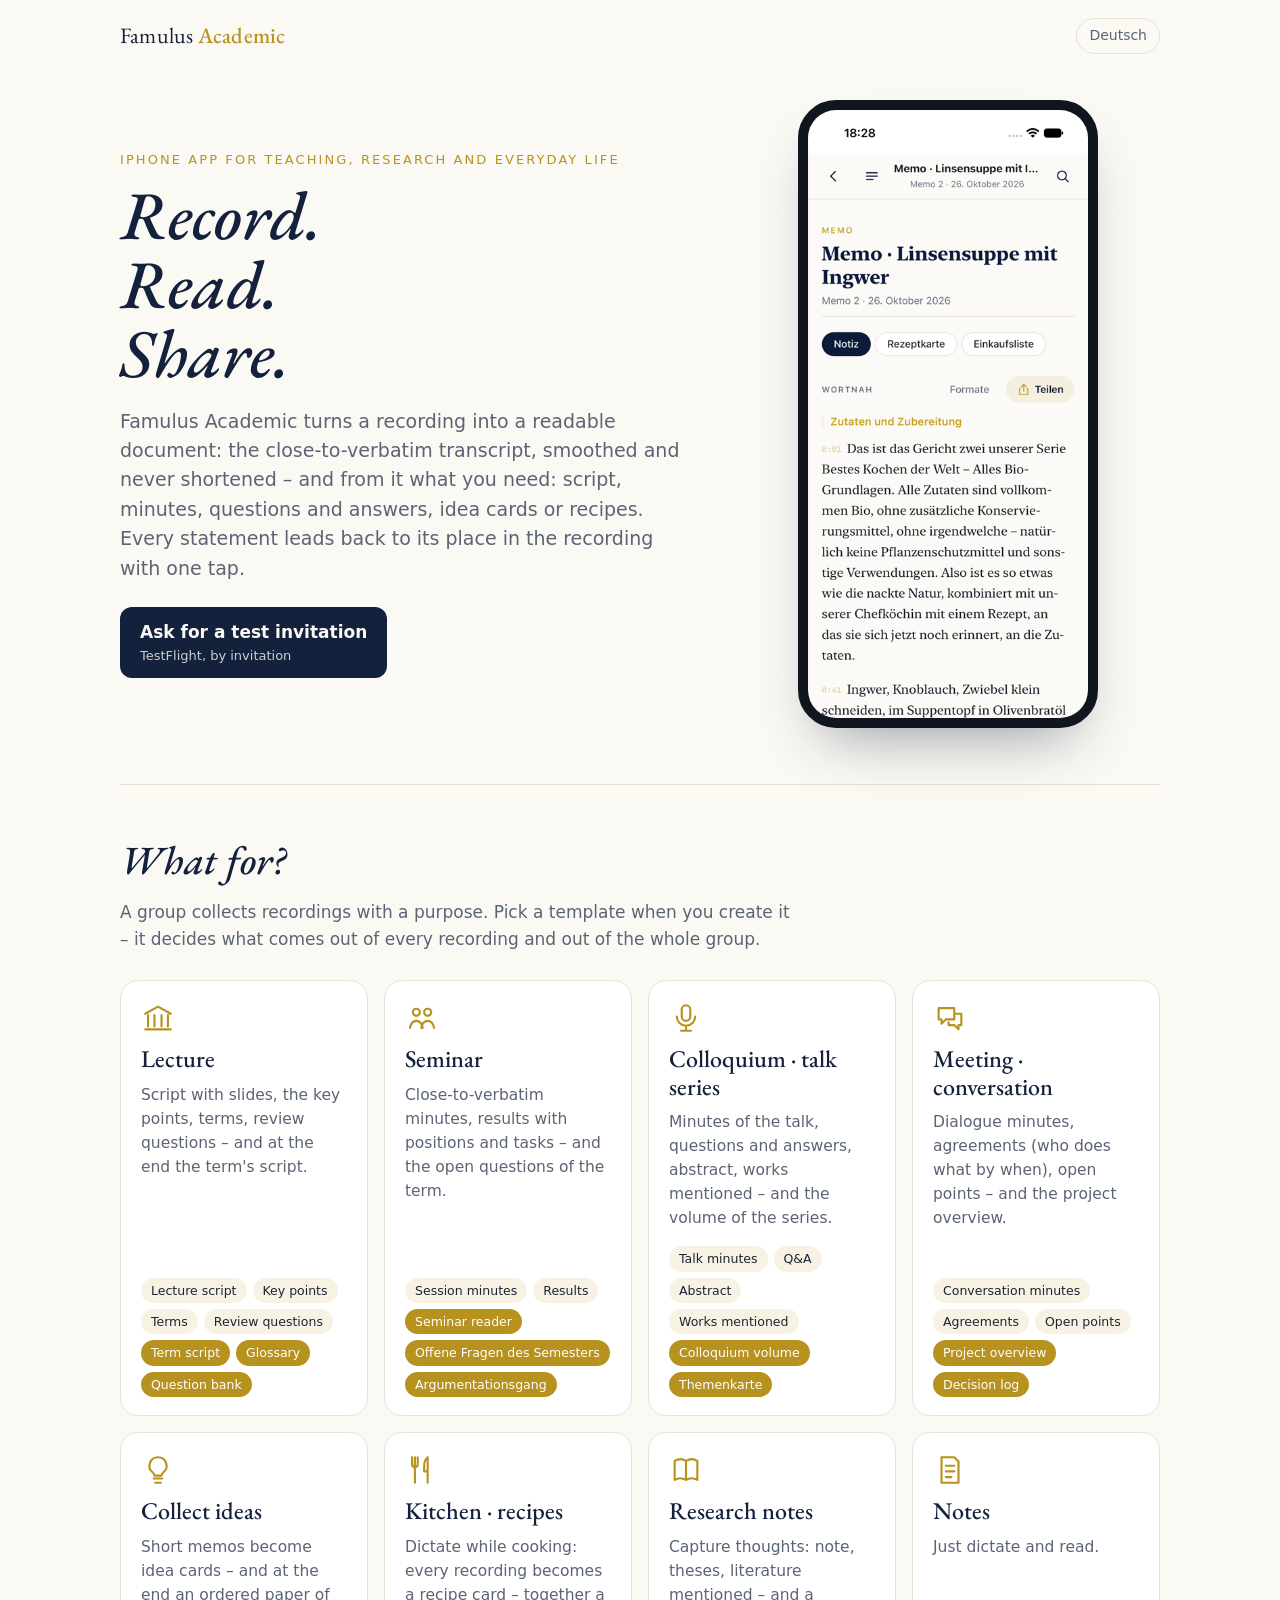
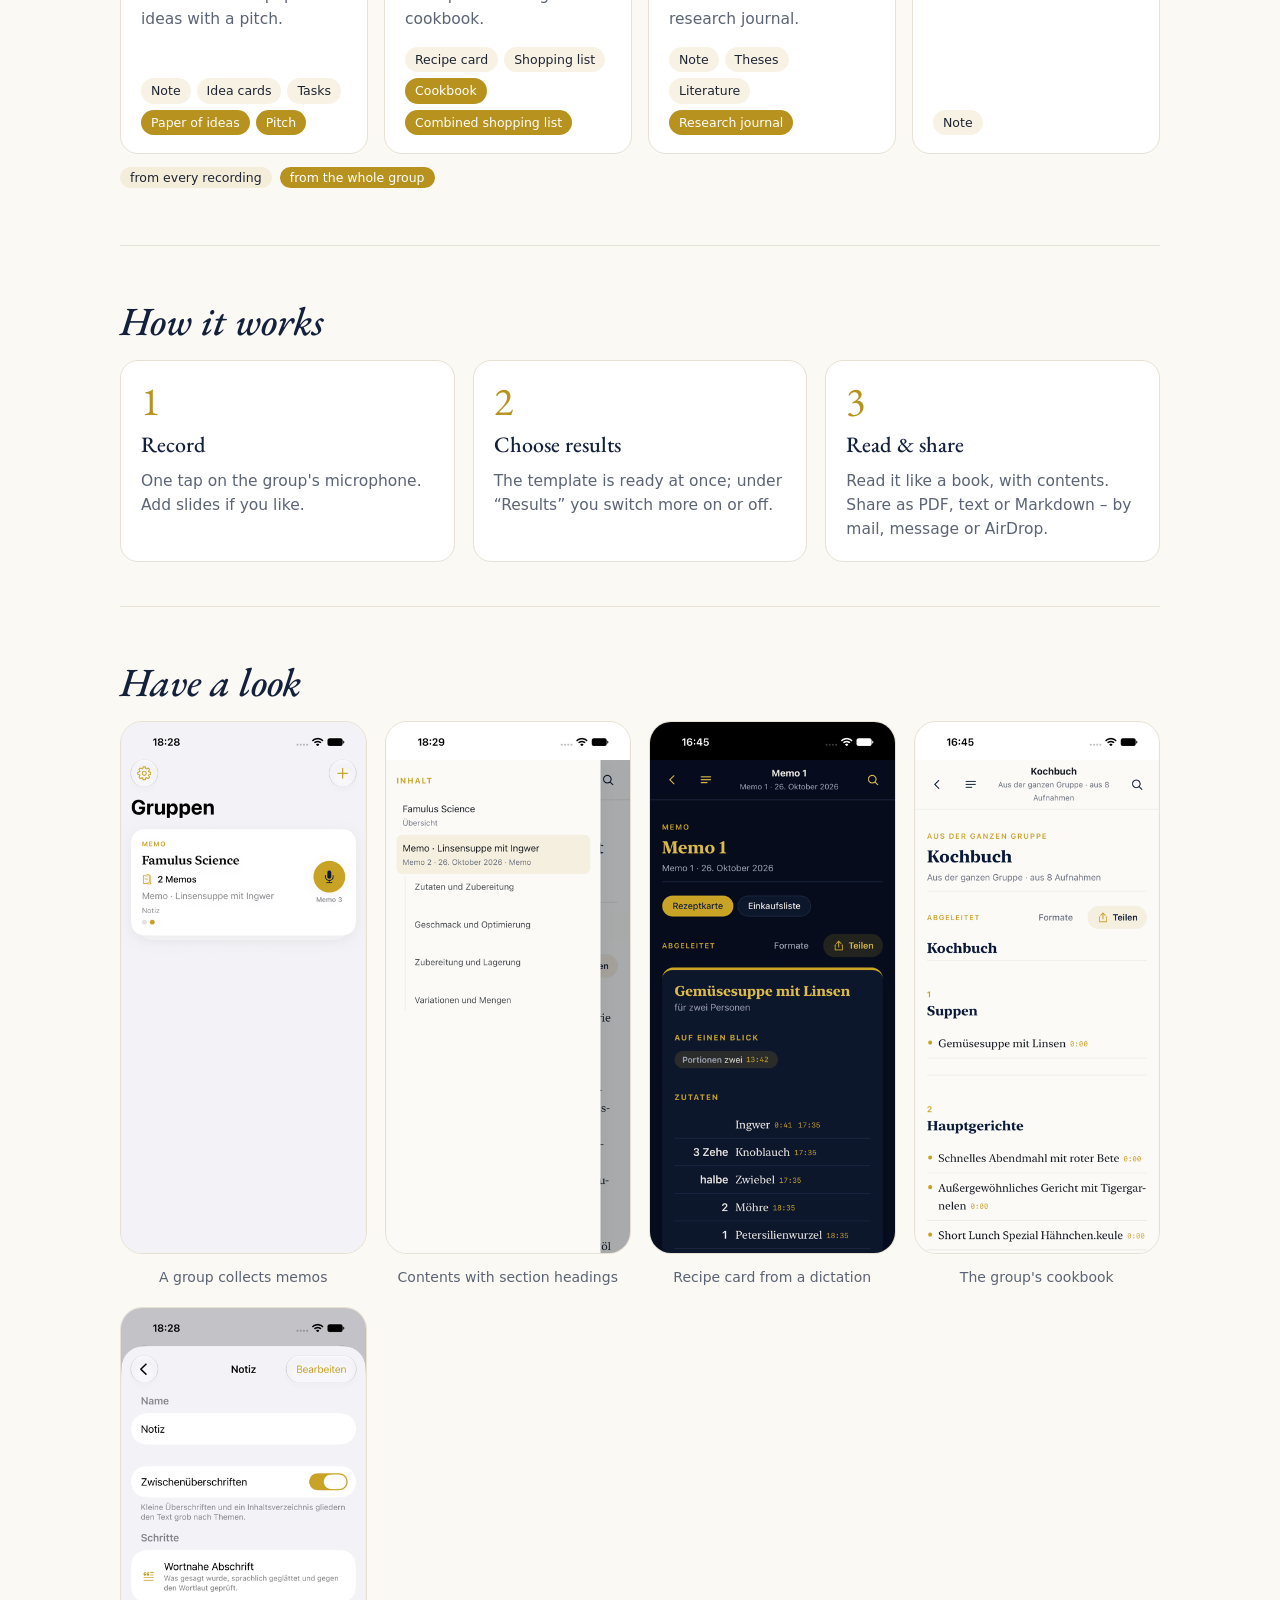
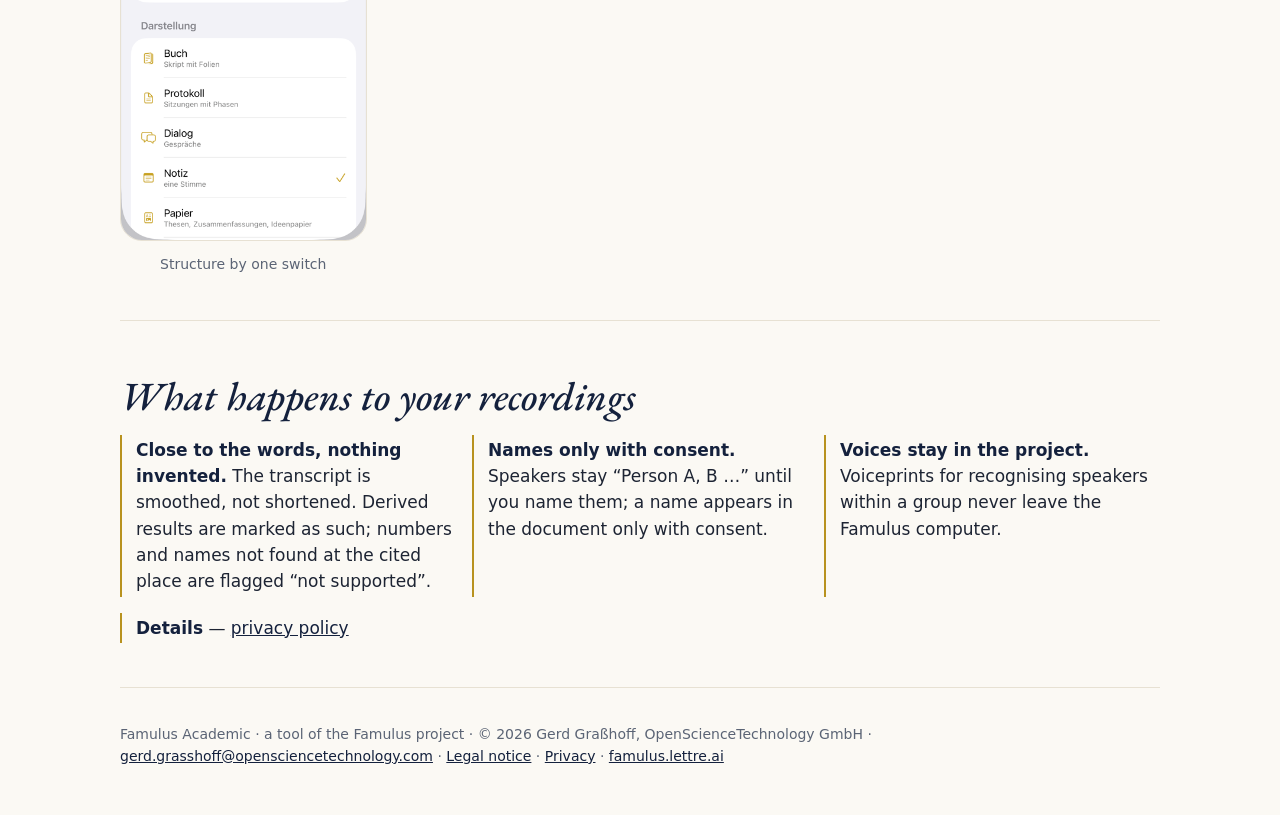
==== commit 73c87d0c: "Impressum (§ 5 DDG, § 18 MStV); contact gerd.grasshoff@opensciencetechnology.com Co-Authored-By: Cla" ====
--- a/index.html
+++ b/index.html
@@ -56,7 +56,7 @@
 <p class="kicker"><span data-l="de">iPhone-App für Lehre, Forschung und Alltag</span><span data-l="en">iPhone app for teaching, research and everyday life</span></p>
 <h1><span data-l="de">Aufnehmen.<br>Lesen.<br>Teilen.</span><span data-l="en">Record.<br>Read.<br>Share.</span></h1>
 <p class="lede"><span data-l="de">Famulus Academic macht aus einer Aufnahme ein gut lesbares Dokument: die wortnahe Abschrift, sprachlich geglättet und nie gekürzt – und daraus, was Sie brauchen: Skript, Protokoll, Fragen und Antworten, Ideenkarten oder Rezepte. Jede Angabe führt mit einem Tipp zurück an ihre Stelle in der Aufnahme.</span><span data-l="en">Famulus Academic turns a recording into a readable document: the close-to-verbatim transcript, smoothed and never shortened – and from it what you need: script, minutes, questions and answers, idea cards or recipes. Every statement leads back to its place in the recording with one tap.</span></p>
-<a class="cta" href="mailto:gerd.grasshoff@hu-berlin.de?subject=Famulus%20Academic%20TestFlight"><span data-l="de">Zum Test einladen lassen</span><span data-l="en">Ask for a test invitation</span><small><span data-l="de">TestFlight, auf Einladung</span><span data-l="en">TestFlight, by invitation</span></small></a>
+<a class="cta" href="mailto:gerd.grasshoff@opensciencetechnology.com?subject=Famulus%20Academic%20TestFlight"><span data-l="de">Zum Test einladen lassen</span><span data-l="en">Ask for a test invitation</span><small><span data-l="de">TestFlight, auf Einladung</span><span data-l="en">TestFlight, by invitation</span></small></a>
 </div><div class="phone"><img src="assets/hero.png" alt=""></div></div>
 
 <section><h2><span data-l="de">Wofür?</span><span data-l="en">What for?</span></h2>
@@ -81,8 +81,8 @@
 </div></section>
 
 <footer><span data-l="de">Famulus Academic · ein Werkzeug aus dem Famulus-Projekt</span><span data-l="en">Famulus Academic · a tool of the Famulus project</span> ·
-© 2026 Gerd Graßhoff, OpenScienceTechnology GmbH · <a href="mailto:gerd.grasshoff@hu-berlin.de">gerd.grasshoff@hu-berlin.de</a> ·
-<a href="datenschutz.html"><span data-l="de">Datenschutz</span><span data-l="en">Privacy</span></a> · <a href="https://famulus.lettre.ai/">famulus.lettre.ai</a></footer>
+© 2026 Gerd Graßhoff, OpenScienceTechnology GmbH · <a href="mailto:gerd.grasshoff@opensciencetechnology.com">gerd.grasshoff@opensciencetechnology.com</a> ·
+<a href="impressum.html"><span data-l="de">Impressum</span><span data-l="en">Legal notice</span></a> · <a href="datenschutz.html"><span data-l="de">Datenschutz</span><span data-l="en">Privacy</span></a> · <a href="https://famulus.lettre.ai/">famulus.lettre.ai</a></footer>
 </div><script>
 (function(){var b=document.getElementById('lang');var h=document.documentElement;
 function set(l){h.lang=l;b.textContent=l==='de'?'English':'Deutsch';try{localStorage.setItem('fa-lang',l)}catch(e){}}
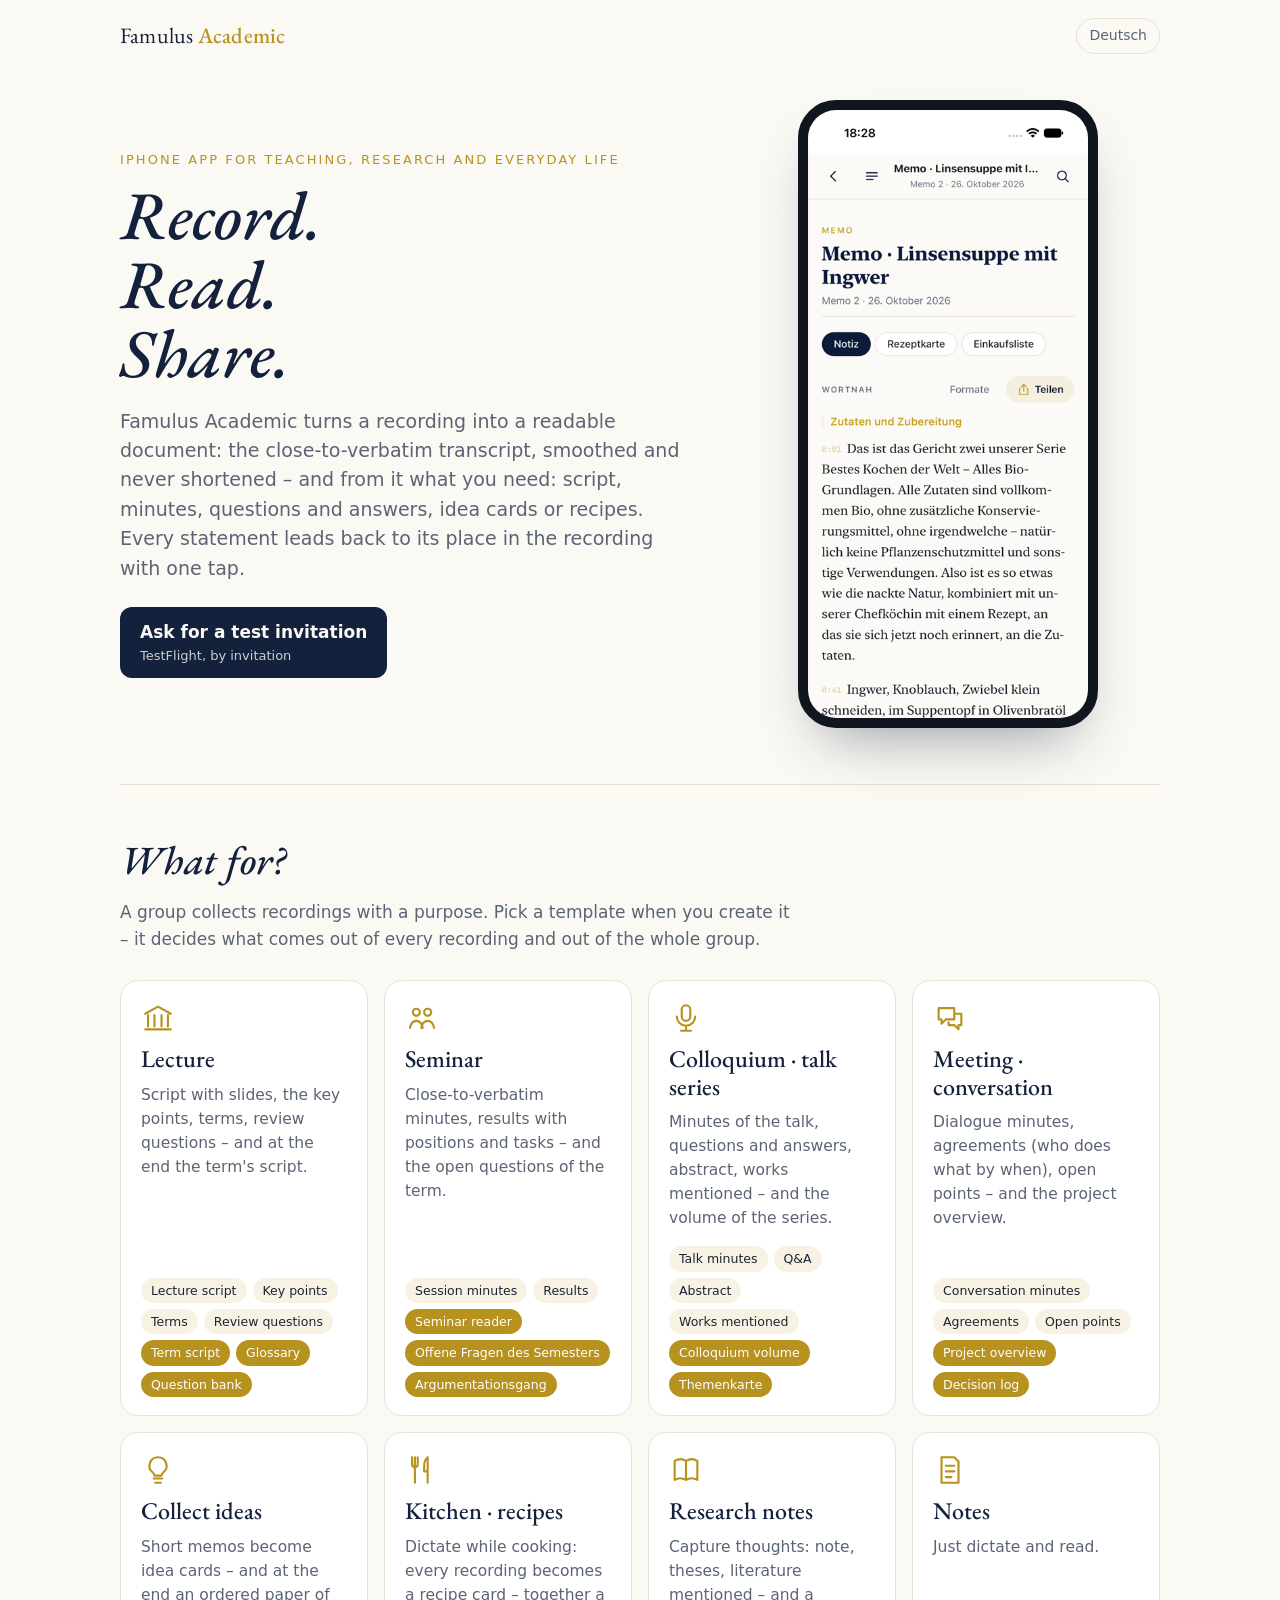
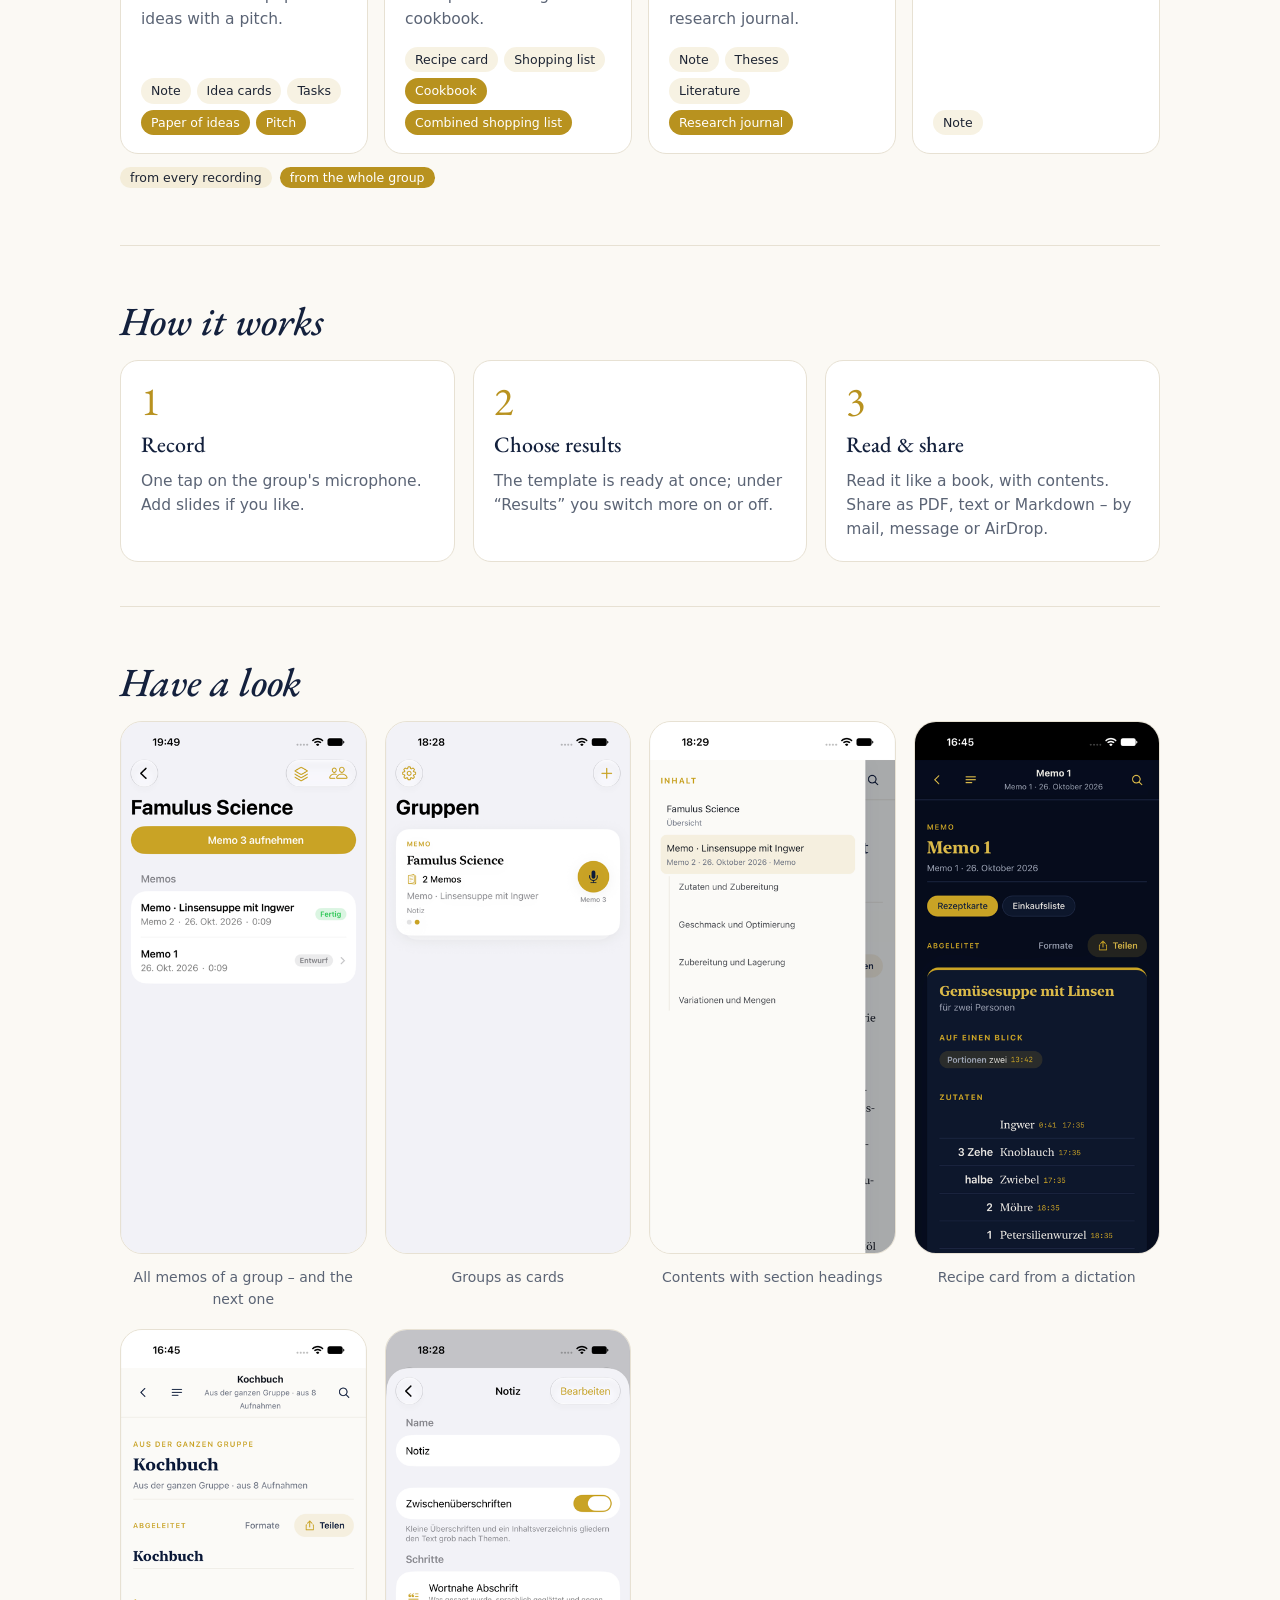
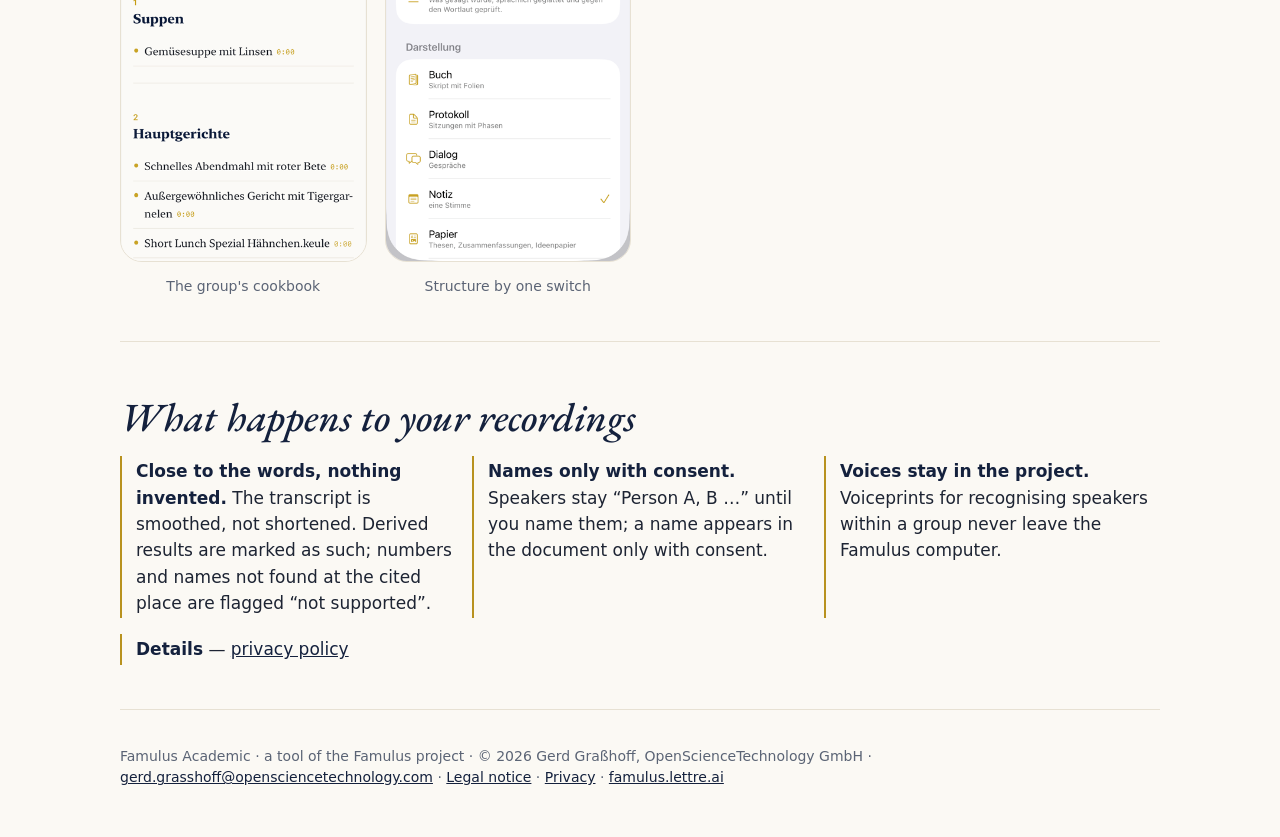
==== commit 07f4fd68: "Group view with all recordings" ====
--- a/index.html
+++ b/index.html
@@ -71,7 +71,7 @@
 <div class="step"><h3><span data-l="de">Lesen & Teilen</span><span data-l="en">Read & share</span></h3><p><span data-l="de">Lesen wie ein Buch, mit Inhaltsverzeichnis. Teilen als PDF, Text oder Markdown – per Mail, Nachricht oder AirDrop.</span><span data-l="en">Read it like a book, with contents. Share as PDF, text or Markdown – by mail, message or AirDrop.</span></p></div>
 </div></section>
 
-<section><h2><span data-l="de">Ansehen</span><span data-l="en">Have a look</span></h2><div class="shots"><figure><img src="assets/cover.png" alt="" loading="lazy"><figcaption><span data-l="de">Eine Gruppe sammelt Memos</span><span data-l="en">A group collects memos</span></figcaption></figure><figure><img src="assets/inhalt.png" alt="" loading="lazy"><figcaption><span data-l="de">Inhalt mit Zwischenüberschriften</span><span data-l="en">Contents with section headings</span></figcaption></figure><figure><img src="assets/rezeptkarte.png" alt="" loading="lazy"><figcaption><span data-l="de">Rezeptkarte aus einem Diktat</span><span data-l="en">Recipe card from a dictation</span></figcaption></figure><figure><img src="assets/kochbuch.png" alt="" loading="lazy"><figcaption><span data-l="de">Das Kochbuch der Gruppe</span><span data-l="en">The group's cookbook</span></figcaption></figure><figure><img src="assets/ergebnisse.png" alt="" loading="lazy"><figcaption><span data-l="de">Gliederung per Schalter</span><span data-l="en">Structure by one switch</span></figcaption></figure></div></section>
+<section><h2><span data-l="de">Ansehen</span><span data-l="en">Have a look</span></h2><div class="shots"><figure><img src="assets/gruppe.png" alt="" loading="lazy"><figcaption><span data-l="de">Alle Memos einer Gruppe – und das nächste</span><span data-l="en">All memos of a group – and the next one</span></figcaption></figure><figure><img src="assets/cover.png" alt="" loading="lazy"><figcaption><span data-l="de">Gruppen als Karten</span><span data-l="en">Groups as cards</span></figcaption></figure><figure><img src="assets/inhalt.png" alt="" loading="lazy"><figcaption><span data-l="de">Inhalt mit Zwischenüberschriften</span><span data-l="en">Contents with section headings</span></figcaption></figure><figure><img src="assets/rezeptkarte.png" alt="" loading="lazy"><figcaption><span data-l="de">Rezeptkarte aus einem Diktat</span><span data-l="en">Recipe card from a dictation</span></figcaption></figure><figure><img src="assets/kochbuch.png" alt="" loading="lazy"><figcaption><span data-l="de">Das Kochbuch der Gruppe</span><span data-l="en">The group's cookbook</span></figcaption></figure><figure><img src="assets/ergebnisse.png" alt="" loading="lazy"><figcaption><span data-l="de">Gliederung per Schalter</span><span data-l="en">Structure by one switch</span></figcaption></figure></div></section>
 
 <section><h2><span data-l="de">Was mit Ihren Aufnahmen geschieht</span><span data-l="en">What happens to your recordings</span></h2><div class="trust">
 <div><b><span data-l="de">Wortnah, nicht erfunden.</span><span data-l="en">Close to the words, nothing invented.</span></b> <span data-l="de">Die Abschrift wird geglättet, nicht gekürzt. Abgeleitete Ergebnisse sind als solche markiert; Zahlen und Namen, die nicht an der genannten Stelle stehen, heißen „nicht belegt“.</span><span data-l="en">The transcript is smoothed, not shortened. Derived results are marked as such; numbers and names not found at the cited place are flagged “not supported”.</span></div>
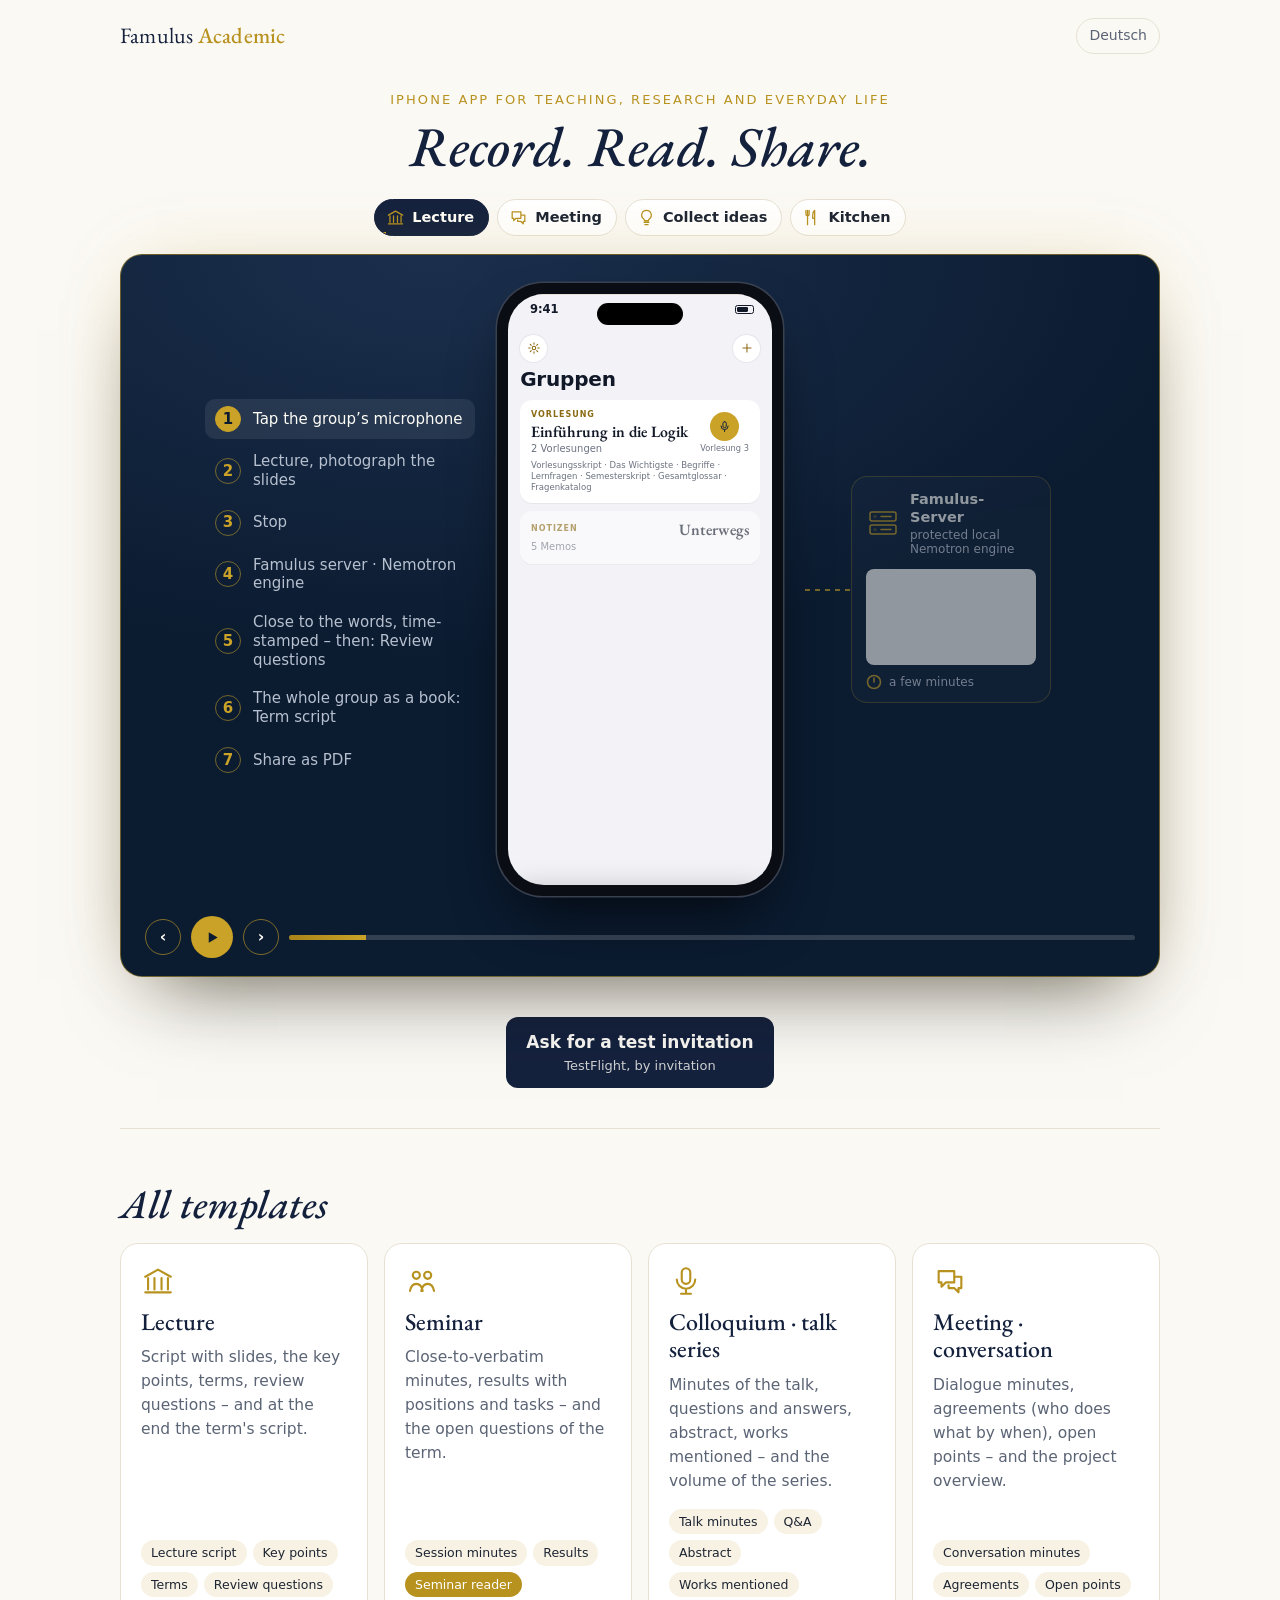
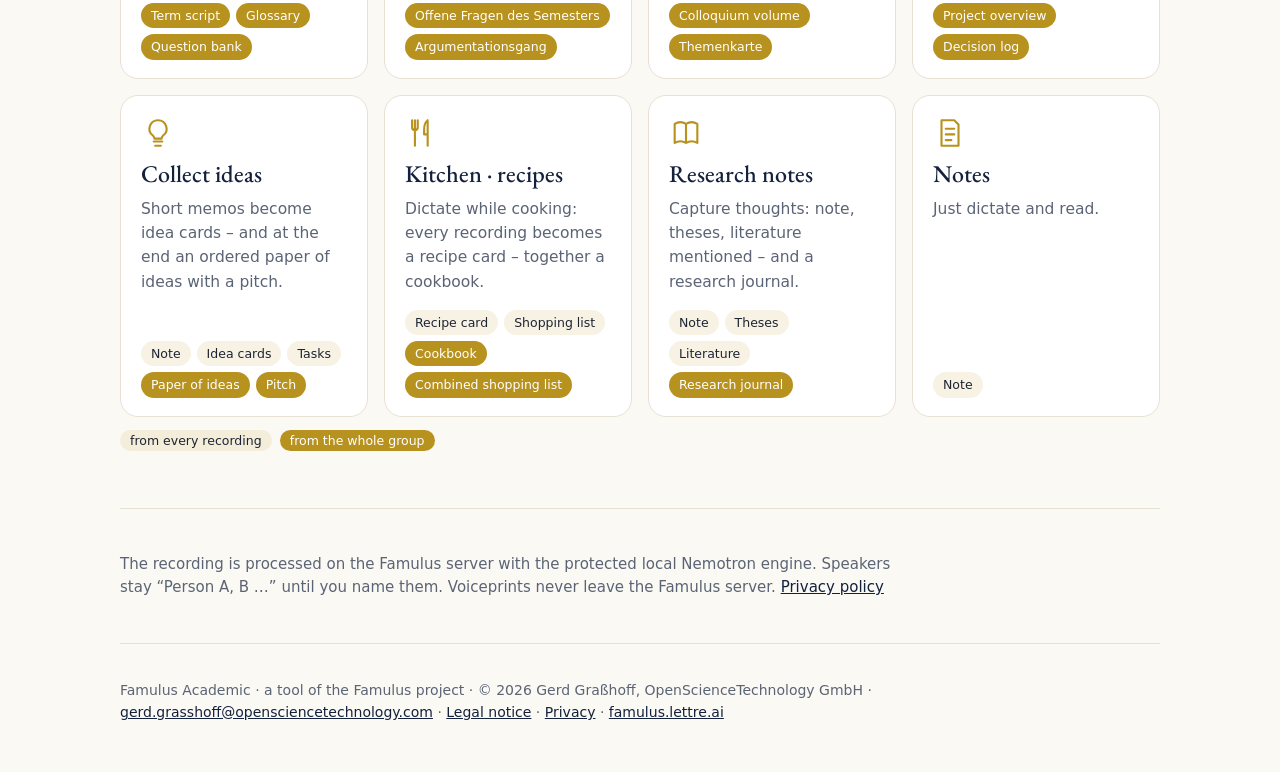
==== commit 895c874c: "Animated demo of the use cases" ====
--- a/index.html
+++ b/index.html
@@ -15,7 +15,8 @@
 .brand{font-family:"EB Garamond",serif;font-size:22px;color:var(--blue);text-decoration:none;letter-spacing:.01em}
 .brand b{font-weight:500;color:var(--gold)}
 .lang{background:none;border:1px solid var(--line);border-radius:999px;padding:6px 12px;color:var(--muted);font:inherit;font-size:14px;cursor:pointer}
-.hero{display:grid;grid-template-columns:1.15fr .85fr;gap:40px;align-items:center;padding:28px 0 56px}
+.intro{text-align:center;padding:18px 0 18px}.intro h1{font-size:clamp(34px,6vw,56px);margin:0}.intro .kicker{margin-bottom:8px}
+.after{text-align:center;margin:0 0 40px}.trustline p{color:var(--muted);font-size:15px;max-width:52em;margin:0}
 .kicker{font-size:13px;letter-spacing:.16em;text-transform:uppercase;color:var(--gold);margin:0 0 10px}
 h1{font-size:clamp(40px,7vw,68px);line-height:1.02;margin:0 0 18px;font-style:italic}
 .lede{font-size:19px;color:var(--muted);max-width:34em;margin:0 0 24px}
@@ -47,38 +48,26 @@
 .trust div{border-left:2px solid var(--gold);padding:2px 0 2px 14px}.trust b{color:var(--blue)}
 footer{padding:36px 0 48px;color:var(--muted);font-size:14px;border-top:1px solid var(--line)}
 [data-l="en"]{display:none}html[lang="en"] [data-l="de"]{display:none}html[lang="en"] [data-l="en"]{display:revert}
-@media (max-width:760px){.hero{grid-template-columns:1fr;gap:28px}.steps{grid-template-columns:1fr}}
-</style></head>
+@media (max-width:760px){.steps{grid-template-columns:1fr}}
+</style><link rel="stylesheet" href="assets/demo.css"></head>
 <body><div class="wrap"><header class="top"><a class="brand" href="./">Famulus <b>Academic</b></a>
 <button class="lang" id="lang" type="button">English</button></header>
 
-<div class="hero"><div>
+<div class="intro">
 <p class="kicker"><span data-l="de">iPhone-App für Lehre, Forschung und Alltag</span><span data-l="en">iPhone app for teaching, research and everyday life</span></p>
-<h1><span data-l="de">Aufnehmen.<br>Lesen.<br>Teilen.</span><span data-l="en">Record.<br>Read.<br>Share.</span></h1>
-<p class="lede"><span data-l="de">Famulus Academic macht aus einer Aufnahme ein gut lesbares Dokument: die wortnahe Abschrift, sprachlich geglättet und nie gekürzt – und daraus, was Sie brauchen: Skript, Protokoll, Fragen und Antworten, Ideenkarten oder Rezepte. Jede Angabe führt mit einem Tipp zurück an ihre Stelle in der Aufnahme.</span><span data-l="en">Famulus Academic turns a recording into a readable document: the close-to-verbatim transcript, smoothed and never shortened – and from it what you need: script, minutes, questions and answers, idea cards or recipes. Every statement leads back to its place in the recording with one tap.</span></p>
-<a class="cta" href="mailto:gerd.grasshoff@opensciencetechnology.com?subject=Famulus%20Academic%20TestFlight"><span data-l="de">Zum Test einladen lassen</span><span data-l="en">Ask for a test invitation</span><small><span data-l="de">TestFlight, auf Einladung</span><span data-l="en">TestFlight, by invitation</span></small></a>
-</div><div class="phone"><img src="assets/hero.png" alt=""></div></div>
+<h1><span data-l="de">Aufnehmen. Lesen. Teilen.</span><span data-l="en">Record. Read. Share.</span></h1>
+</div>
+<div class="fd" id="fd"></div>
+<script type="application/json" id="fd-data">{"vorlesung": {"label": "Vorlesung", "short": "Vorlesung", "short_en": "Lecture", "icon": "<path d=\"M3 9l9-5 9 5M5 10v8M9.5 10v8M14.5 10v8M19 10v8M3 20h18\"/>", "item": ["Vorlesungsskript", "Das Wichtigste", "Begriffe", "Lernfragen"], "group": ["Semesterskript", "Gesamtglossar", "Fragenkatalog"], "en": {"Vorlesungsskript": "Lecture script", "Das Wichtigste": "Key points", "Begriffe": "Terms", "Lernfragen": "Review questions", "Semesterskript": "Term script", "Gesamtglossar": "Glossary", "Fragenkatalog": "Question bank", "Notiz": "Note"}}, "gespraech": {"label": "Besprechung · Gespräch", "short": "Besprechung", "short_en": "Meeting", "icon": "<path d=\"M4 5h11v8H9l-3 3v-3H4zM15 9h5v8h-2v3l-3-3h-4v-2\"/>", "item": ["Gesprächsprotokoll", "Vereinbarungen", "Offene Punkte"], "group": ["Projektübersicht", "Entscheidungslog"], "en": {"Gesprächsprotokoll": "Conversation minutes", "Vereinbarungen": "Agreements", "Offene Punkte": "Open points", "Projektübersicht": "Project overview", "Entscheidungslog": "Decision log", "Notiz": "Note"}}, "ideen": {"label": "Ideen sammeln", "short": "Ideen sammeln", "short_en": "Collect ideas", "icon": "<path d=\"M9 18h6M10 21h4M12 3a6 6 0 0 0-3.5 10.9c.6.5 1 1.2 1 2.1h5c0-.9.4-1.6 1-2.1A6 6 0 0 0 12 3z\"/>", "item": ["Notiz", "Ideenkarten", "Aufgaben"], "group": ["Ideenpapier", "Pitch"], "en": {"Notiz": "Note", "Ideenkarten": "Idea cards", "Aufgaben": "Tasks", "Ideenpapier": "Paper of ideas", "Pitch": "Pitch"}}, "kueche": {"label": "Küche · Rezepte", "short": "Küche", "short_en": "Kitchen", "icon": "<path d=\"M7 3v8M5 3v5a2 2 0 0 0 4 0V3M7 11v10M16 3c-1.7 1.2-2.5 3.5-2.5 6.5V13H16v8M16 3v18\"/>", "item": ["Rezeptkarte", "Einkaufsliste"], "group": ["Kochbuch", "Gesamteinkauf"], "en": {"Rezeptkarte": "Recipe card", "Einkaufsliste": "Shopping list", "Kochbuch": "Cookbook", "Gesamteinkauf": "Combined shopping list", "Notiz": "Note"}}, "notizen": {"label": "Notizen", "short": "Notizen", "short_en": "Notes", "icon": "<path d=\"M6 3h9l3 3v15H6zM9 9h6M9 13h6M9 17h4\"/>", "item": ["Notiz"], "group": [], "en": {"Notiz": "Note"}}}</script>
+<p class="after"><a class="cta" href="mailto:gerd.grasshoff@opensciencetechnology.com?subject=Famulus%20Academic%20TestFlight"><span data-l="de">Zum Test einladen lassen</span><span data-l="en">Ask for a test invitation</span><small><span data-l="de">TestFlight, auf Einladung</span><span data-l="en">TestFlight, by invitation</span></small></a></p>
 
-<section><h2><span data-l="de">Wofür?</span><span data-l="en">What for?</span></h2>
-<p class="sub"><span data-l="de">Eine Gruppe sammelt Aufnahmen mit einem Zweck. Wählen Sie beim Anlegen eine Vorlage – sie bestimmt, was aus jeder Aufnahme entsteht und was aus der ganzen Gruppe.</span><span data-l="en">A group collects recordings with a purpose. Pick a template when you create it – it decides what comes out of every recording and out of the whole group.</span></p>
+<section><h2><span data-l="de">Alle Vorlagen</span><span data-l="en">All templates</span></h2>
 <div class="cards"><article class="card"><svg viewBox="0 0 24 24" aria-hidden="true"><path d="M3 9l9-5 9 5M5 10v8M9.5 10v8M14.5 10v8M19 10v8M3 20h18"/></svg><h3><span data-l="de">Vorlesung</span><span data-l="en">Lecture</span></h3><p><span data-l="de">Skript mit Folien, das Wichtigste, Begriffe, Lernfragen – und am Ende das Semesterskript.</span><span data-l="en">Script with slides, the key points, terms, review questions – and at the end the term&#x27;s script.</span></p><div class="chips"><span class="chip"><span data-l="de">Vorlesungsskript</span><span data-l="en">Lecture script</span></span><span class="chip"><span data-l="de">Das Wichtigste</span><span data-l="en">Key points</span></span><span class="chip"><span data-l="de">Begriffe</span><span data-l="en">Terms</span></span><span class="chip"><span data-l="de">Lernfragen</span><span data-l="en">Review questions</span></span><span class="chip group"><span data-l="de">Semesterskript</span><span data-l="en">Term script</span></span><span class="chip group"><span data-l="de">Gesamtglossar</span><span data-l="en">Glossary</span></span><span class="chip group"><span data-l="de">Fragenkatalog</span><span data-l="en">Question bank</span></span></div></article><article class="card"><svg viewBox="0 0 24 24" aria-hidden="true"><circle cx="8" cy="8" r="2.5"/><circle cx="16" cy="8" r="2.5"/><path d="M3.5 19c.6-3.2 2.4-5 4.5-5s3.9 1.8 4.5 5M11.5 19c.6-3.2 2.4-5 4.5-5s3.9 1.8 4.5 5"/></svg><h3><span data-l="de">Seminar</span><span data-l="en">Seminar</span></h3><p><span data-l="de">Wortnahes Protokoll, Ergebnisprotokoll mit Positionen und Aufgaben – und die offenen Fragen des Semesters.</span><span data-l="en">Close-to-verbatim minutes, results with positions and tasks – and the open questions of the term.</span></p><div class="chips"><span class="chip"><span data-l="de">Sitzungsprotokoll</span><span data-l="en">Session minutes</span></span><span class="chip"><span data-l="de">Ergebnisprotokoll</span><span data-l="en">Results</span></span><span class="chip group"><span data-l="de">Seminarreader</span><span data-l="en">Seminar reader</span></span><span class="chip group"><span data-l="de">Offene Fragen des Semesters</span><span data-l="en">Offene Fragen des Semesters</span></span><span class="chip group"><span data-l="de">Argumentationsgang</span><span data-l="en">Argumentationsgang</span></span></div></article><article class="card"><svg viewBox="0 0 24 24" aria-hidden="true"><rect x="9" y="3" width="6" height="11" rx="3"/><path d="M5.5 11a6.5 6.5 0 0 0 13 0M12 17.5V21M8.5 21h7"/></svg><h3><span data-l="de">Kolloquium · Vortragsreihe</span><span data-l="en">Colloquium · talk series</span></h3><p><span data-l="de">Vortragsprotokoll, Fragen und Antworten, Abstract, genannte Werke – und der Band der Reihe.</span><span data-l="en">Minutes of the talk, questions and answers, abstract, works mentioned – and the volume of the series.</span></p><div class="chips"><span class="chip"><span data-l="de">Vortragsprotokoll</span><span data-l="en">Talk minutes</span></span><span class="chip"><span data-l="de">Fragen und Antworten</span><span data-l="en">Q&amp;A</span></span><span class="chip"><span data-l="de">Abstract</span><span data-l="en">Abstract</span></span><span class="chip"><span data-l="de">Genannte Werke</span><span data-l="en">Works mentioned</span></span><span class="chip group"><span data-l="de">Kolloquiumsband</span><span data-l="en">Colloquium volume</span></span><span class="chip group"><span data-l="de">Themenkarte</span><span data-l="en">Themenkarte</span></span></div></article><article class="card"><svg viewBox="0 0 24 24" aria-hidden="true"><path d="M4 5h11v8H9l-3 3v-3H4zM15 9h5v8h-2v3l-3-3h-4v-2"/></svg><h3><span data-l="de">Besprechung · Gespräch</span><span data-l="en">Meeting · conversation</span></h3><p><span data-l="de">Dialogprotokoll, Vereinbarungen (wer macht was bis wann), offene Punkte – und die Projektübersicht.</span><span data-l="en">Dialogue minutes, agreements (who does what by when), open points – and the project overview.</span></p><div class="chips"><span class="chip"><span data-l="de">Gesprächsprotokoll</span><span data-l="en">Conversation minutes</span></span><span class="chip"><span data-l="de">Vereinbarungen</span><span data-l="en">Agreements</span></span><span class="chip"><span data-l="de">Offene Punkte</span><span data-l="en">Open points</span></span><span class="chip group"><span data-l="de">Projektübersicht</span><span data-l="en">Project overview</span></span><span class="chip group"><span data-l="de">Entscheidungslog</span><span data-l="en">Decision log</span></span></div></article><article class="card"><svg viewBox="0 0 24 24" aria-hidden="true"><path d="M9 18h6M10 21h4M12 3a6 6 0 0 0-3.5 10.9c.6.5 1 1.2 1 2.1h5c0-.9.4-1.6 1-2.1A6 6 0 0 0 12 3z"/></svg><h3><span data-l="de">Ideen sammeln</span><span data-l="en">Collect ideas</span></h3><p><span data-l="de">Kurze Memos werden Ideenkarten – und am Ende ein geordnetes Ideenpapier mit Pitch.</span><span data-l="en">Short memos become idea cards – and at the end an ordered paper of ideas with a pitch.</span></p><div class="chips"><span class="chip"><span data-l="de">Notiz</span><span data-l="en">Note</span></span><span class="chip"><span data-l="de">Ideenkarten</span><span data-l="en">Idea cards</span></span><span class="chip"><span data-l="de">Aufgaben</span><span data-l="en">Tasks</span></span><span class="chip group"><span data-l="de">Ideenpapier</span><span data-l="en">Paper of ideas</span></span><span class="chip group"><span data-l="de">Pitch</span><span data-l="en">Pitch</span></span></div></article><article class="card"><svg viewBox="0 0 24 24" aria-hidden="true"><path d="M7 3v8M5 3v5a2 2 0 0 0 4 0V3M7 11v10M16 3c-1.7 1.2-2.5 3.5-2.5 6.5V13H16v8M16 3v18"/></svg><h3><span data-l="de">Küche · Rezepte</span><span data-l="en">Kitchen · recipes</span></h3><p><span data-l="de">Beim Kochen diktieren: jede Aufnahme wird eine Rezeptkarte – zusammen ein Kochbuch.</span><span data-l="en">Dictate while cooking: every recording becomes a recipe card – together a cookbook.</span></p><div class="chips"><span class="chip"><span data-l="de">Rezeptkarte</span><span data-l="en">Recipe card</span></span><span class="chip"><span data-l="de">Einkaufsliste</span><span data-l="en">Shopping list</span></span><span class="chip group"><span data-l="de">Kochbuch</span><span data-l="en">Cookbook</span></span><span class="chip group"><span data-l="de">Gesamteinkauf</span><span data-l="en">Combined shopping list</span></span></div></article><article class="card"><svg viewBox="0 0 24 24" aria-hidden="true"><path d="M4 5.5C6.5 4 9.5 4 12 5.5 14.5 4 17.5 4 20 5.5V19c-2.5-1.5-5.5-1.5-8 0-2.5-1.5-5.5-1.5-8 0z M12 5.5V19"/></svg><h3><span data-l="de">Forschungsnotizen</span><span data-l="en">Research notes</span></h3><p><span data-l="de">Gedanken festhalten: Notiz, Thesen, genannte Literatur – und ein Forschungsjournal.</span><span data-l="en">Capture thoughts: note, theses, literature mentioned – and a research journal.</span></p><div class="chips"><span class="chip"><span data-l="de">Notiz</span><span data-l="en">Note</span></span><span class="chip"><span data-l="de">Thesen</span><span data-l="en">Theses</span></span><span class="chip"><span data-l="de">Literatur</span><span data-l="en">Literature</span></span><span class="chip group"><span data-l="de">Forschungsjournal</span><span data-l="en">Research journal</span></span></div></article><article class="card"><svg viewBox="0 0 24 24" aria-hidden="true"><path d="M6 3h9l3 3v15H6zM9 9h6M9 13h6M9 17h4"/></svg><h3><span data-l="de">Notizen</span><span data-l="en">Notes</span></h3><p><span data-l="de">Einfach diktieren und lesen.</span><span data-l="en">Just dictate and read.</span></p><div class="chips"><span class="chip"><span data-l="de">Notiz</span><span data-l="en">Note</span></span></div></article></div>
 <p class="legend"><span class="chip"><span data-l="de">aus jeder Aufnahme</span><span data-l="en">from every recording</span></span> <span class="chip group"><span data-l="de">aus der ganzen Gruppe</span><span data-l="en">from the whole group</span></span></p>
 </section>
 
-<section><h2><span data-l="de">So geht es</span><span data-l="en">How it works</span></h2><div class="steps">
-<div class="step"><h3><span data-l="de">Aufnehmen</span><span data-l="en">Record</span></h3><p><span data-l="de">Ein Tipp auf das Mikrofon der Gruppe. Folien können Sie dazulegen.</span><span data-l="en">One tap on the group's microphone. Add slides if you like.</span></p></div>
-<div class="step"><h3><span data-l="de">Ergebnis wählen</span><span data-l="en">Choose results</span></h3><p><span data-l="de">Die Vorlage ist sofort fertig; unter „Ergebnisse“ schalten Sie weitere dazu oder ab.</span><span data-l="en">The template is ready at once; under “Results” you switch more on or off.</span></p></div>
-<div class="step"><h3><span data-l="de">Lesen & Teilen</span><span data-l="en">Read & share</span></h3><p><span data-l="de">Lesen wie ein Buch, mit Inhaltsverzeichnis. Teilen als PDF, Text oder Markdown – per Mail, Nachricht oder AirDrop.</span><span data-l="en">Read it like a book, with contents. Share as PDF, text or Markdown – by mail, message or AirDrop.</span></p></div>
-</div></section>
-
-<section><h2><span data-l="de">Ansehen</span><span data-l="en">Have a look</span></h2><div class="shots"><figure><img src="assets/gruppe.png" alt="" loading="lazy"><figcaption><span data-l="de">Alle Memos einer Gruppe – und das nächste</span><span data-l="en">All memos of a group – and the next one</span></figcaption></figure><figure><img src="assets/cover.png" alt="" loading="lazy"><figcaption><span data-l="de">Gruppen als Karten</span><span data-l="en">Groups as cards</span></figcaption></figure><figure><img src="assets/inhalt.png" alt="" loading="lazy"><figcaption><span data-l="de">Inhalt mit Zwischenüberschriften</span><span data-l="en">Contents with section headings</span></figcaption></figure><figure><img src="assets/rezeptkarte.png" alt="" loading="lazy"><figcaption><span data-l="de">Rezeptkarte aus einem Diktat</span><span data-l="en">Recipe card from a dictation</span></figcaption></figure><figure><img src="assets/kochbuch.png" alt="" loading="lazy"><figcaption><span data-l="de">Das Kochbuch der Gruppe</span><span data-l="en">The group's cookbook</span></figcaption></figure><figure><img src="assets/ergebnisse.png" alt="" loading="lazy"><figcaption><span data-l="de">Gliederung per Schalter</span><span data-l="en">Structure by one switch</span></figcaption></figure></div></section>
-
-<section><h2><span data-l="de">Was mit Ihren Aufnahmen geschieht</span><span data-l="en">What happens to your recordings</span></h2><div class="trust">
-<div><b><span data-l="de">Wortnah, nicht erfunden.</span><span data-l="en">Close to the words, nothing invented.</span></b> <span data-l="de">Die Abschrift wird geglättet, nicht gekürzt. Abgeleitete Ergebnisse sind als solche markiert; Zahlen und Namen, die nicht an der genannten Stelle stehen, heißen „nicht belegt“.</span><span data-l="en">The transcript is smoothed, not shortened. Derived results are marked as such; numbers and names not found at the cited place are flagged “not supported”.</span></div>
-<div><b><span data-l="de">Namen nur mit Einwilligung.</span><span data-l="en">Names only with consent.</span></b> <span data-l="de">Sprecher bleiben „Person A, B …“, bis Sie einen Namen vergeben; im Dokument erscheint er nur mit Einwilligung.</span><span data-l="en">Speakers stay “Person A, B …” until you name them; a name appears in the document only with consent.</span></div>
-<div><b><span data-l="de">Stimmen bleiben im Projekt.</span><span data-l="en">Voices stay in the project.</span></b> <span data-l="de">Stimmabdrücke zum Wiedererkennen in einer Gruppe verlassen den Famulus-Rechner nie.</span><span data-l="en">Voiceprints for recognising speakers within a group never leave the Famulus computer.</span></div>
-<div><b><span data-l="de">Details</span><span data-l="en">Details</span></b> — <a href="datenschutz.html"><span data-l="de">Datenschutzerklärung</span><span data-l="en">privacy policy</span></a></div>
-</div></section>
+<section class="trustline"><p><span data-l="de">Die Aufnahme wird auf dem Famulus-Server mit der geschützten lokalen Nemotron-Engine verarbeitet. Sprecher bleiben „Person A, B …“, bis Sie einen Namen vergeben. Stimmabdrücke verlassen den Famulus-Server nie.</span><span data-l="en">The recording is processed on the Famulus server with the protected local Nemotron engine. Speakers stay “Person A, B …” until you name them. Voiceprints never leave the Famulus server.</span>
+<a href="datenschutz.html"><span data-l="de">Datenschutzerklärung</span><span data-l="en">Privacy policy</span></a></p></section>
 
 <footer><span data-l="de">Famulus Academic · ein Werkzeug aus dem Famulus-Projekt</span><span data-l="en">Famulus Academic · a tool of the Famulus project</span> ·
 © 2026 Gerd Graßhoff, OpenScienceTechnology GmbH · <a href="mailto:gerd.grasshoff@opensciencetechnology.com">gerd.grasshoff@opensciencetechnology.com</a> ·
@@ -89,4 +78,4 @@
 var s=null;try{s=localStorage.getItem('fa-lang')}catch(e){}
 set(s||((navigator.language||'de').slice(0,2)==='de'?'de':'en'));
 b.addEventListener('click',function(){set(h.lang==='de'?'en':'de')});})();
-</script></body></html>
+</script><script src="assets/demo.js" defer></script></body></html>
--- a/assets/demo.css
+++ b/assets/demo.css
@@ -0,0 +1,247 @@
+/* Famulus Academic · animated demo (assets/demo.js). The idiom follows the landings2026 guide player
+   (gold tap ripple, caption with a gold edge, play/step controls, starts in view, nothing moves by itself
+   under prefers-reduced-motion) — but the phone is drawn, not a screenshot. */
+.fd{--o:#0b1b30;--o2:#14213d;--g:#c9a227;--gd:#a8841a;--cream:#fffdf8;margin:6px 0 40px}
+.fd-tabs{display:flex;flex-wrap:wrap;justify-content:center;gap:8px;margin:0 0 18px}
+.fd-tab{display:inline-flex;align-items:center;gap:7px;border:1px solid var(--line);background:var(--card);color:var(--ink);
+  border-radius:999px;padding:8px 14px 8px 11px;font:600 14.5px/1 -apple-system,BlinkMacSystemFont,"Segoe UI",system-ui,sans-serif;cursor:pointer;position:relative;overflow:hidden}
+.fd-tab svg{width:19px;height:19px;stroke:var(--gold);fill:none;stroke-width:1.6;stroke-linecap:round;stroke-linejoin:round;flex:none}
+.fd-tab[aria-selected="true"]{background:var(--o2);border-color:var(--o2);color:#fffdf8}
+@media (prefers-color-scheme:dark){.fd-tab[aria-selected="true"]{background:var(--g);border-color:var(--g);color:#0b1b30}.fd-tab[aria-selected="true"] svg{stroke:#0b1b30}}
+.fd-tab .fd-tp{position:absolute;left:0;bottom:0;height:3px;width:0;background:var(--g)}
+.fd-tab:focus-visible,.fd-btn:focus-visible,.fd-step:focus-visible{outline:2px solid var(--gold);outline-offset:3px}
+
+.fd-win{position:relative;border-radius:22px;background:radial-gradient(120% 90% at 30% 0%,#1b2f4d 0%,var(--o) 62%);
+  border:1px solid rgba(201,162,39,.5);box-shadow:0 40px 80px -36px rgba(0,0,0,.6),0 0 70px -24px rgba(201,162,39,.35);
+  padding:28px 24px 18px;color:var(--cream);overflow:hidden}
+.fd-stage{display:grid;grid-template-columns:1fr auto 1fr;align-items:center;gap:22px;min-width:0}
+
+/* steps (left column on wide screens) */
+.fd-steps{list-style:none;margin:0;padding:0;display:flex;flex-direction:column;gap:6px;justify-self:end;max-width:270px;width:100%}
+.fd-step{display:grid;grid-template-columns:28px 1fr;align-items:center;gap:10px;width:100%;text-align:left;border:0;background:transparent;
+  color:#b7c0cf;padding:7px 10px;border-radius:10px;font:500 15px/1.25 -apple-system,BlinkMacSystemFont,"Segoe UI",system-ui,sans-serif;cursor:pointer;transition:background .35s,color .35s}
+.fd-step b{display:grid;place-items:center;width:26px;height:26px;border-radius:50%;border:1px solid rgba(201,162,39,.55);font:600 13px/1 inherit;color:var(--g);transition:all .35s}
+.fd-step.done b{background:rgba(201,162,39,.18)}
+.fd-step.on{background:rgba(255,253,248,.08);color:#fffdf8}
+.fd-step.on b{background:var(--g);color:#0b1b30;border-color:var(--g)}
+.fd-step:hover{color:#fffdf8}
+
+/* caption (phone width only) */
+.fd-cap{display:none}
+
+/* the server */
+.fd-srvcol{display:flex;align-items:center;gap:0;justify-self:start;min-width:0}
+.fd-link{position:relative;width:46px;height:2px;background:repeating-linear-gradient(90deg,rgba(201,162,39,.55) 0 5px,transparent 5px 10px);flex:none}
+.fd-pk{position:absolute;top:50%;left:0;width:12px;height:12px;margin:-6px 0 0 -6px;border-radius:50%;background:var(--g);box-shadow:0 0 14px 3px rgba(201,162,39,.7);opacity:0}
+.fd-link.send .fd-pk{animation:fd-send .9s cubic-bezier(.5,0,.4,1) forwards}
+.fd-link.back .fd-pk{animation:fd-back .9s cubic-bezier(.5,0,.4,1) forwards}
+@keyframes fd-send{0%{left:0;opacity:0}15%{opacity:1}85%{opacity:1}100%{left:100%;opacity:0}}
+@keyframes fd-back{0%{left:100%;opacity:0}15%{opacity:1}85%{opacity:1}100%{left:0;opacity:0}}
+.fd-srv{width:200px;border-radius:16px;border:1px solid rgba(201,162,39,.35);background:rgba(255,253,248,.04);padding:14px 14px 12px;opacity:.55;transition:opacity .5s,border-color .5s,box-shadow .5s}
+.fd-srv.on{opacity:1;border-color:var(--g);box-shadow:0 0 40px -8px rgba(201,162,39,.55)}
+.fd-srv-h{display:flex;align-items:center;gap:10px}
+.fd-srv-h svg{width:34px;height:34px;flex:none;stroke:var(--g);fill:none;stroke-width:1.5;stroke-linecap:round}
+.fd-srv-h svg .led{fill:var(--g);stroke:none;opacity:.35}
+.fd-srv.work .led{animation:fd-led .5s steps(2) infinite}
+.fd-srv.work .led:nth-of-type(2){animation-delay:.25s}
+@keyframes fd-led{50%{opacity:1}}
+.fd-srv-t{font:600 14.5px/1.2 -apple-system,system-ui,sans-serif;color:#fffdf8}
+.fd-srv-t small{display:block;font-weight:400;font-size:12px;color:#c8cfdb;margin-top:2px}
+.fd-srv-doc{margin-top:12px;height:96px;border-radius:8px;background:#fffdf8;padding:9px 10px;overflow:hidden;position:relative}
+.fd-srv-doc i{display:block;height:5px;border-radius:3px;background:#cfd5de;margin:0 0 7px;width:0;transition:width .45s ease}
+.fd-srv-doc i.hd{background:var(--g);height:7px}
+.fd-srv-doc i.ts{display:inline-block;background:#b8921f;opacity:.6;width:0;margin-right:5px;height:5px}
+.fd-srv-doc .row{display:flex;align-items:center}
+.fd-srv-doc .row i:last-child{flex:none}
+.fd-srv-clk{display:flex;align-items:center;gap:7px;margin-top:9px;font:500 12px/1 -apple-system,system-ui,sans-serif;color:#c8cfdb}
+.fd-srv-clk svg{width:16px;height:16px;stroke:var(--g);fill:none;stroke-width:1.6;stroke-linecap:round}
+.fd-srv.work .fd-srv-clk .hand{transform-origin:8px 8px;animation:fd-spin 1s linear infinite}
+@keyframes fd-spin{to{transform:rotate(360deg)}}
+
+/* controls */
+.fd-ctrl{display:flex;align-items:center;gap:10px;margin-top:20px}
+.fd-btn{flex:none;width:36px;height:36px;border-radius:50%;border:1px solid rgba(201,162,39,.6);background:transparent;color:#fffdf8;font:700 16px/1 system-ui,sans-serif;cursor:pointer;display:grid;place-items:center;padding:0}
+.fd-btn.play{width:42px;height:42px;background:var(--g);color:#0b1b30;border:0}
+.fd-btn svg{width:15px;height:15px;fill:currentColor}
+.fd-track{flex:1;height:5px;border-radius:3px;background:rgba(255,255,255,.16);position:relative;overflow:hidden}
+.fd-fill{position:absolute;inset:0 auto 0 0;width:0;background:linear-gradient(90deg,var(--gd),var(--g))}
+
+/* ---------- the phone ---------- */
+.fd-phone{width:clamp(236px,68vw,286px);aspect-ratio:9/19.3;border-radius:46px;background:#0a0d14;padding:11px;position:relative;
+  box-shadow:0 0 0 1.5px #39404f,0 30px 60px -20px rgba(0,0,0,.75);flex:none;container-type:inline-size}
+.fd-phone:before{content:"";position:absolute;left:50%;top:20px;width:30%;height:22px;margin-left:-15%;border-radius:12px;background:#000;z-index:9}
+.fd-scr{--bg:#f2f2f7;--cd:#ffffff;--tx:#111827;--mu:#6b7280;--ln:#e5e7eb;--pa:#fbf9f4;--bl:#14213d;--gk:#8a6a12;--chip:#ffffff;--chipon:#14213d;--chipontx:#fff;
+  position:relative;width:100%;height:100%;border-radius:36px;overflow:hidden;background:var(--bg);color:var(--tx);
+  font:400 calc(1cqw*4.6)/1.3 -apple-system,BlinkMacSystemFont,"Segoe UI",system-ui,sans-serif}
+@media (prefers-color-scheme:dark){.fd-scr{--bg:#000;--cd:#1c1c1e;--tx:#f3f4f6;--mu:#9ca3af;--ln:#2c2c2e;--pa:#0f1524;--bl:#e0c46a;--gk:#d4b04a;--chip:#1c1c1e;--chipon:#c9a227;--chipontx:#0b1b30}}
+.fd-scr *{box-sizing:border-box}
+.fd-sb{position:absolute;left:0;right:0;top:0;height:2.7em;display:flex;justify-content:space-between;align-items:center;padding:0 1.6em 0 1.9em;font-weight:600;font-size:.95em;z-index:8;color:var(--tx)}
+.fd-sb.lt{color:#fff}
+.fd-sb i{display:inline-block;width:1.6em;height:.75em;border-radius:.22em;border:1.5px solid currentColor;position:relative}
+.fd-sb i:after{content:"";position:absolute;inset:1px 30% 1px 1px;background:currentColor;border-radius:.1em}
+.fd-v{position:absolute;inset:0;padding:3.1em 1em 1em;opacity:0;transform:translateX(18%);transition:opacity .45s ease,transform .55s cubic-bezier(.2,.8,.2,1);pointer-events:none;overflow:hidden}
+.fd-v.on{opacity:1;transform:none}
+.fd-v.past{transform:translateX(-14%)}
+.fd-top{display:flex;justify-content:space-between;align-items:center;margin:.2em 0 .5em}
+.fd-ib{width:2.2em;height:2.2em;border-radius:50%;background:var(--cd);display:grid;place-items:center;box-shadow:0 0 0 1px var(--ln)}
+.fd-ib svg{width:1.15em;height:1.15em;stroke:var(--gk);fill:none;stroke-width:1.8;stroke-linecap:round;stroke-linejoin:round}
+.fd-h1{font-weight:700;font-size:1.65em;letter-spacing:-.01em;margin:.15em 0 .5em;line-height:1.1}
+.fd-card{background:var(--cd);border-radius:1em;padding:.85em .9em;display:grid;grid-template-columns:1fr auto;gap:.2em .6em;align-items:center;box-shadow:0 1px 0 var(--ln)}
+.fd-k{font-size:.66em;letter-spacing:.12em;text-transform:uppercase;color:var(--gk);font-weight:600}
+.fd-ct{font-family:"EB Garamond",Georgia,serif;font-weight:600;font-size:1.3em;line-height:1.1}
+.fd-cm{font-size:.82em;color:var(--mu)}
+.fd-cr{font-size:.7em;color:var(--mu);grid-column:1/-1;margin-top:.2em}
+.fd-mic{grid-row:1/span 3;grid-column:2;display:flex;flex-direction:column;align-items:center;gap:.25em;font-size:.68em;color:var(--mu)}
+.fd-mic span{width:3.6em;height:3.6em;border-radius:50%;background:#c9a227;display:grid;place-items:center;transition:transform .15s}
+.fd-mic svg,.fd-recbtn svg{width:1.6em;height:1.6em;stroke:#14213d;fill:none;stroke-width:1.8;stroke-linecap:round}
+.press{transform:scale(.92)!important}
+.fd-card+.fd-card{margin-top:.6em;opacity:.6}
+
+/* recording */
+.fd-rec{background:#14213d;color:#fff;display:flex;flex-direction:column;align-items:center}
+.fd-timer{font-size:3.4em;font-weight:300;letter-spacing:.02em;margin-top:2.2em;font-variant-numeric:tabular-nums}
+.fd-wave{display:flex;align-items:center;gap:.22em;height:3.2em;margin:.8em 0 .3em}
+.fd-wave i{width:.32em;border-radius:.2em;background:#c9a227;height:.4em;transition:height .18s}
+.fd-rec.live .fd-wave i{animation:fd-bar .9s ease-in-out infinite alternate}
+.fd-wave i:nth-child(2n){animation-delay:-.3s!important}.fd-wave i:nth-child(3n){animation-delay:-.6s!important}.fd-wave i:nth-child(5n){animation-delay:-.15s!important}
+@keyframes fd-bar{0%{height:.4em}50%{height:2.6em}100%{height:1.1em}}
+.fd-rl{font-size:.9em;color:#d8dde6}
+.fd-voices{display:flex;gap:.8em;margin-top:1.4em;min-height:2.6em}
+.fd-vo{width:2.5em;height:2.5em;border-radius:50%;display:grid;place-items:center;font-weight:700;font-size:.9em;background:#2b3a57;color:#fff;transition:box-shadow .3s,background .3s}
+.fd-vo svg{width:1.3em;height:1.3em;stroke:#fff;fill:none;stroke-width:1.7;stroke-linecap:round}
+.fd-vo.sp{background:#c9a227;color:#14213d;box-shadow:0 0 0 .35em rgba(201,162,39,.3)}
+.fd-vo.sp svg{stroke:#14213d}
+.fd-rbtns{position:absolute;left:1em;right:1em;bottom:1.4em;display:grid;gap:.6em}
+.fd-rrow{display:grid;grid-template-columns:1fr 1fr;gap:.6em}
+.fd-rrow.one{grid-template-columns:1fr}
+.fd-rb{background:#2d3b57;border-radius:.8em;height:3.3em;display:flex;flex-direction:column;align-items:center;justify-content:center;gap:.2em;font-size:.75em;color:#e6eaf0;transition:transform .15s}
+.fd-rb svg{width:1.5em;height:1.5em;stroke:#fff;fill:none;stroke-width:1.7;stroke-linecap:round;stroke-linejoin:round}
+.fd-end{background:#c9a227;color:#14213d;border-radius:.8em;height:2.9em;display:flex;align-items:center;justify-content:center;gap:.5em;font-weight:600;transition:transform .15s}
+.fd-end:before{content:"";width:.75em;height:.75em;border-radius:.15em;background:#14213d}
+.fd-photos{position:absolute;right:1em;top:3.3em;display:flex;gap:.3em}
+.fd-ph{width:3.1em;height:2.3em;border-radius:.35em;border:2px solid #fff;overflow:hidden;background:#fff;transform:scale(0);transition:transform .4s cubic-bezier(.3,1.6,.5,1)}
+.fd-ph.in{transform:none}
+.fd-ph svg{width:100%;height:100%;display:block}
+.fd-flash{position:absolute;inset:0;background:#fff;opacity:0;pointer-events:none;z-index:7}
+.fd-flash.go{animation:fd-flash .45s ease-out}
+@keyframes fd-flash{0%{opacity:.85}100%{opacity:0}}
+
+/* group */
+.fd-banner{background:color-mix(in srgb,#c9a227 12%,var(--cd));border:1px solid color-mix(in srgb,#c9a227 45%,transparent);border-radius:.9em;padding:.6em .7em;display:flex;gap:.6em;align-items:center;font-size:.82em;margin-bottom:.6em;max-height:0;opacity:0;overflow:hidden;padding-top:0;padding-bottom:0;transition:all .45s}
+.fd-banner.in{max-height:5em;opacity:1;padding-top:.6em;padding-bottom:.6em}
+.fd-banner b{display:block}
+.fd-chk{width:1.6em;height:1.6em;border-radius:50%;background:#8a6a12;flex:none;display:grid;place-items:center}
+.fd-chk svg{width:.9em;stroke:#fff;fill:none;stroke-width:2.6}
+.fd-recbtn{background:#c9a227;color:#14213d;border-radius:1.6em;height:2.9em;display:flex;align-items:center;justify-content:center;gap:.45em;font-weight:600;font-size:.95em;transition:transform .15s}
+.fd-recbtn svg{width:1.25em;height:1.25em}
+.fd-bookbtn{margin-top:.55em;border:1.5px solid #c9a227;color:var(--gk);border-radius:1.6em;height:2.6em;display:flex;align-items:center;justify-content:center;gap:.45em;font-weight:600;font-size:.9em;transition:transform .15s}
+.fd-bookbtn svg{width:1.2em;height:1.2em;stroke:currentColor;fill:none;stroke-width:1.8;stroke-linejoin:round}
+.fd-lh{font-size:.82em;color:var(--mu);margin:1em .3em .4em}
+.fd-rows{background:var(--cd);border-radius:1em;overflow:hidden}
+.fd-row{display:flex;align-items:center;gap:.5em;padding:.6em .8em;border-top:1px solid var(--ln);transition:background .3s}
+.fd-row:first-child{border-top:0}
+.fd-row>div{flex:1;min-width:0}
+.fd-row b{display:block;font-weight:600;font-size:.92em;white-space:nowrap;overflow:hidden;text-overflow:ellipsis}
+.fd-row small{color:var(--mu);font-size:.75em}
+.fd-row.new{max-height:0;padding-top:0;padding-bottom:0;overflow:hidden;opacity:0;transition:all .45s}
+.fd-row.new.in{max-height:4em;padding-top:.6em;padding-bottom:.6em;opacity:1;background:color-mix(in srgb,#c9a227 8%,transparent)}
+.fd-badge{font-size:.66em;font-weight:600;border-radius:999px;padding:.25em .6em;white-space:nowrap;background:#dcefe2;color:#1f6b3a}
+.fd-badge.wait{background:#dde7f6;color:#2c5aa0}
+@media (prefers-color-scheme:dark){.fd-badge{background:#17372a;color:#7bd69c}.fd-badge.wait{background:#1d2c44;color:#8fb4ee}}
+.fd-spin{display:inline-block;width:.8em;height:.8em;border:2px solid currentColor;border-right-color:transparent;border-radius:50%;margin-right:.35em;vertical-align:-.1em;animation:fd-spin .8s linear infinite}
+
+/* document and book */
+.fd-doc{background:var(--pa);padding-left:0;padding-right:0}
+.fd-nav{display:flex;align-items:center;justify-content:space-between;padding:0 1em .5em;border-bottom:1px solid var(--ln)}
+.fd-nav svg{width:1.1em;height:1.1em;stroke:var(--tx);fill:none;stroke-width:2;stroke-linecap:round}
+.fd-nav div{text-align:center;font-size:.8em;line-height:1.2;min-width:0}
+.fd-nav div b{display:block;font-size:1.05em;white-space:nowrap;overflow:hidden;text-overflow:ellipsis}
+.fd-nav div small{color:var(--mu);font-size:.85em}
+.fd-body{padding:.9em 1em 0}
+.fd-dt{font-family:"EB Garamond",Georgia,serif;font-weight:600;font-size:1.55em;line-height:1.05;color:var(--bl);margin:.15em 0 .1em}
+.fd-ds{font-size:.75em;color:var(--mu);padding-bottom:.6em;border-bottom:1px solid var(--ln)}
+.fd-chips{display:flex;gap:.4em;margin:.7em 0 .5em;white-space:nowrap;overflow:hidden}
+.fd-chip{border-radius:999px;padding:.45em .8em;font-size:.75em;font-weight:500;background:var(--chip);box-shadow:inset 0 0 0 1px var(--ln);transition:background .3s,color .3s,transform .15s;flex:none}
+.fd-chip.on{background:var(--chipon);color:var(--chipontx);box-shadow:none}
+.fd-bar{display:flex;justify-content:space-between;align-items:center;margin:.2em 0 .5em}
+.fd-share{font-size:.75em;font-weight:600;color:var(--gk);background:color-mix(in srgb,#c9a227 18%,transparent);border-radius:999px;padding:.4em .8em;display:inline-flex;gap:.35em;align-items:center;transition:transform .15s}
+.fd-share svg{width:1.1em;height:1.1em;stroke:currentColor;fill:none;stroke-width:1.9;stroke-linecap:round;stroke-linejoin:round}
+.fd-pane{display:none}.fd-pane.on{display:block}
+.fd-sec{font-family:"EB Garamond",Georgia,serif;font-weight:600;font-size:1.1em;color:var(--bl);margin:.35em 0 .3em}
+.fd-spk{font-size:.62em;letter-spacing:.12em;color:var(--gk);font-weight:700;margin:.5em 0 .1em}
+.fd-ln{font-family:"EB Garamond",Georgia,serif;font-size:1.02em;line-height:1.32;margin:0 0 .45em;padding-left:.6em;border-left:2px solid #c9a227}
+.fd-ln code{font:500 .62em/1 ui-monospace,Menlo,monospace;color:var(--gk);margin-right:.35em}
+.fd-fig{margin:.2em 0 .55em;border-radius:.4em;overflow:hidden;box-shadow:0 0 0 1px var(--ln);background:#fff}
+.fd-fig svg{display:block;width:100%;height:auto}
+.fd-pane .st{opacity:0;transform:translateY(.5em);transition:opacity .4s,transform .4s}
+.fd-pane .st.in{opacity:1;transform:none}
+.fd-rc{background:var(--cd);border-radius:.9em;border-top:3px solid #c9a227;padding:.8em .85em;box-shadow:0 2px 10px rgba(0,0,0,.06)}
+.fd-rc h4{margin:0;font-family:"EB Garamond",Georgia,serif;font-weight:600;font-size:1.3em;color:var(--bl);line-height:1.1}
+.fd-rc p{margin:.2em 0;font-size:.78em;color:var(--mu)}
+.fd-pill{display:inline-block;font-size:.7em;background:color-mix(in srgb,#c9a227 16%,transparent);border-radius:999px;padding:.2em .6em;margin:.25em .2em 0 0}
+.fd-rk{font-size:.62em;letter-spacing:.12em;color:var(--gk);font-weight:700;margin:.8em 0 .2em}
+.fd-ing{display:grid;grid-template-columns:4.2em 1fr;gap:.6em;font-size:.86em;padding:.35em 0;border-top:1px solid var(--ln)}
+.fd-ing b{text-align:right}
+.fd-ing span{font-family:"EB Garamond",Georgia,serif;font-size:1.1em}
+.fd-tb{width:100%;border-collapse:collapse;font-size:.74em}
+.fd-tb th{text-align:left;font-size:.8em;letter-spacing:.08em;text-transform:uppercase;color:var(--gk);padding:.3em .2em;border-bottom:1px solid var(--ln)}
+.fd-tb td{padding:.5em .2em;border-bottom:1px solid var(--ln);vertical-align:top}
+.fd-idea{background:var(--cd);border-radius:.8em;padding:.7em .8em;margin-bottom:.55em;border-left:3px solid #c9a227;box-shadow:0 2px 8px rgba(0,0,0,.05)}
+.fd-idea b{display:block;font-family:"EB Garamond",Georgia,serif;font-size:1.15em;color:var(--bl);font-weight:600;line-height:1.15}
+.fd-idea span{font-size:.76em;color:var(--mu)}
+.fd-q{display:flex;gap:.55em;font-size:.86em;padding:.5em 0;border-top:1px solid var(--ln)}
+.fd-q b{color:var(--gk)}
+.fd-q span{font-family:"EB Garamond",Georgia,serif;font-size:1.1em;line-height:1.25}
+.fd-chap{display:grid;grid-template-columns:1.6em 1fr auto;gap:.4em;align-items:baseline;padding:.55em 0;border-top:1px solid var(--ln)}
+.fd-chap b{font:500 .8em/1 ui-monospace,Menlo,monospace;color:var(--gk)}
+.fd-chap span{font-family:"EB Garamond",Georgia,serif;font-size:1.1em;font-weight:600;color:var(--bl)}
+.fd-chap small{font-size:.68em;color:var(--mu)}
+.fd-chap.st,.fd-ing.st,.fd-q.st,.fd-idea.st,.fd-tb tr.st{opacity:0;transition:opacity .4s}
+.fd-chap.st.in,.fd-ing.st.in,.fd-q.st.in,.fd-idea.st.in,.fd-tb tr.st.in{opacity:1}
+
+/* share sheet */
+.fd-sheet{position:absolute;left:0;right:0;bottom:0;height:52%;background:var(--bg);border-radius:1.4em 1.4em 0 0;box-shadow:0 -10px 30px rgba(0,0,0,.25);
+  transform:translateY(105%);transition:transform .5s cubic-bezier(.2,.8,.2,1);z-index:6;padding:1em}
+.fd-sheet.in{transform:none}
+.fd-shh{display:flex;gap:.7em;align-items:center;padding-bottom:.8em;border-bottom:1px solid var(--ln)}
+.fd-pdf{width:2.6em;height:3.2em;border-radius:.3em;background:#fff;box-shadow:0 0 0 1px var(--ln);position:relative;flex:none;overflow:hidden}
+.fd-pdf:before{content:"";position:absolute;left:.35em;right:.35em;top:.5em;height:.25em;background:#c9a227;box-shadow:0 .5em 0 #d5d9e0,0 .85em 0 #d5d9e0,0 1.2em 0 #d5d9e0,0 1.55em 0 #d5d9e0}
+.fd-pdf:after{content:"PDF";position:absolute;bottom:.2em;left:0;right:0;text-align:center;font:700 .5em/1 system-ui;color:#b23a2b}
+.fd-shh b{display:block;font-size:.92em}
+.fd-shh small{color:var(--mu);font-size:.75em}
+.fd-apps{display:grid;grid-template-columns:repeat(4,1fr);gap:.5em;margin-top:.9em;text-align:center;font-size:.64em;color:var(--mu)}
+.fd-apps i{display:grid;place-items:center;width:3.6em;height:3.6em;margin:0 auto .35em;border-radius:.9em;background:var(--cd);box-shadow:0 0 0 1px var(--ln)}
+.fd-apps svg{width:1.8em;height:1.8em;stroke:var(--gk);fill:none;stroke-width:1.7;stroke-linecap:round;stroke-linejoin:round}
+
+/* the finger */
+.fd-tap{position:absolute;left:50%;top:70%;width:2.6em;height:2.6em;margin:-1.3em 0 0 -1.3em;border-radius:50%;z-index:10;pointer-events:none;
+  background:rgba(255,253,248,.35);border:2px solid rgba(201,162,39,.95);box-shadow:0 4px 14px rgba(0,0,0,.35);opacity:0;
+  transition:left .65s cubic-bezier(.3,.8,.3,1),top .65s cubic-bezier(.3,.8,.3,1),opacity .3s,transform .12s}
+.fd-tap.on{opacity:1}
+.fd-tap.down{transform:scale(.78)}
+.fd-rip{position:absolute;width:0;height:0;z-index:9;pointer-events:none}
+.fd-rip:after{content:"";position:absolute;left:-1.6em;top:-1.6em;width:3.2em;height:3.2em;border-radius:50%;border:3px solid #c9a227;background:rgba(201,162,39,.25);animation:fd-rip .6s ease-out forwards}
+@keyframes fd-rip{from{transform:scale(.2);opacity:1}to{transform:scale(1.6);opacity:0}}
+
+/* phone width */
+@media (max-width:760px){
+  .fd-win{padding:18px 12px 14px;border-radius:18px}
+  .fd-stage{grid-template-columns:1fr;justify-items:center;gap:12px}
+  .fd-steps{display:flex;flex-direction:row;justify-content:center;max-width:none;gap:4px;order:4;justify-self:center}
+  .fd-step{grid-template-columns:auto;padding:4px;width:auto}
+  .fd-step span{display:none}
+  .fd-cap{display:flex;align-items:center;justify-content:center;order:1;min-height:3.6em;text-align:center;font:600 15.5px/1.3 -apple-system,system-ui,sans-serif;color:#fffdf8;border-left:4px solid var(--g);background:rgba(255,253,248,.06);border-radius:4px;padding:6px 12px;width:min(100%,330px)}
+  .fd-phone{order:2}
+  .fd-srvcol{order:3;flex-direction:column;justify-self:center}
+  .fd-link{width:2px;height:22px;background:repeating-linear-gradient(180deg,rgba(201,162,39,.55) 0 5px,transparent 5px 10px)}
+  .fd-pk{left:50%!important;top:0;margin:-6px 0 0 -6px}
+  .fd-link.send .fd-pk{animation-name:fd-send-v}.fd-link.back .fd-pk{animation-name:fd-back-v}
+  .fd-srv{width:min(100%,300px);display:grid;grid-template-columns:1fr 92px;gap:0 12px;align-items:center;padding:10px 12px}
+  .fd-srv-doc{grid-row:1/span 2;grid-column:2;margin:0;height:70px}
+  .fd-srv-clk{margin-top:6px}
+}
+@keyframes fd-send-v{0%{top:0;opacity:0}15%{opacity:1}85%{opacity:1}100%{top:100%;opacity:0}}
+@keyframes fd-back-v{0%{top:100%;opacity:0}15%{opacity:1}85%{opacity:1}100%{top:0;opacity:0}}
+
+/* still pictures for readers who do not want motion: everything is in place, the buttons turn the steps */
+.fd.rm *,.fd.rm *:before,.fd.rm *:after{transition:none!important;animation:none!important}
